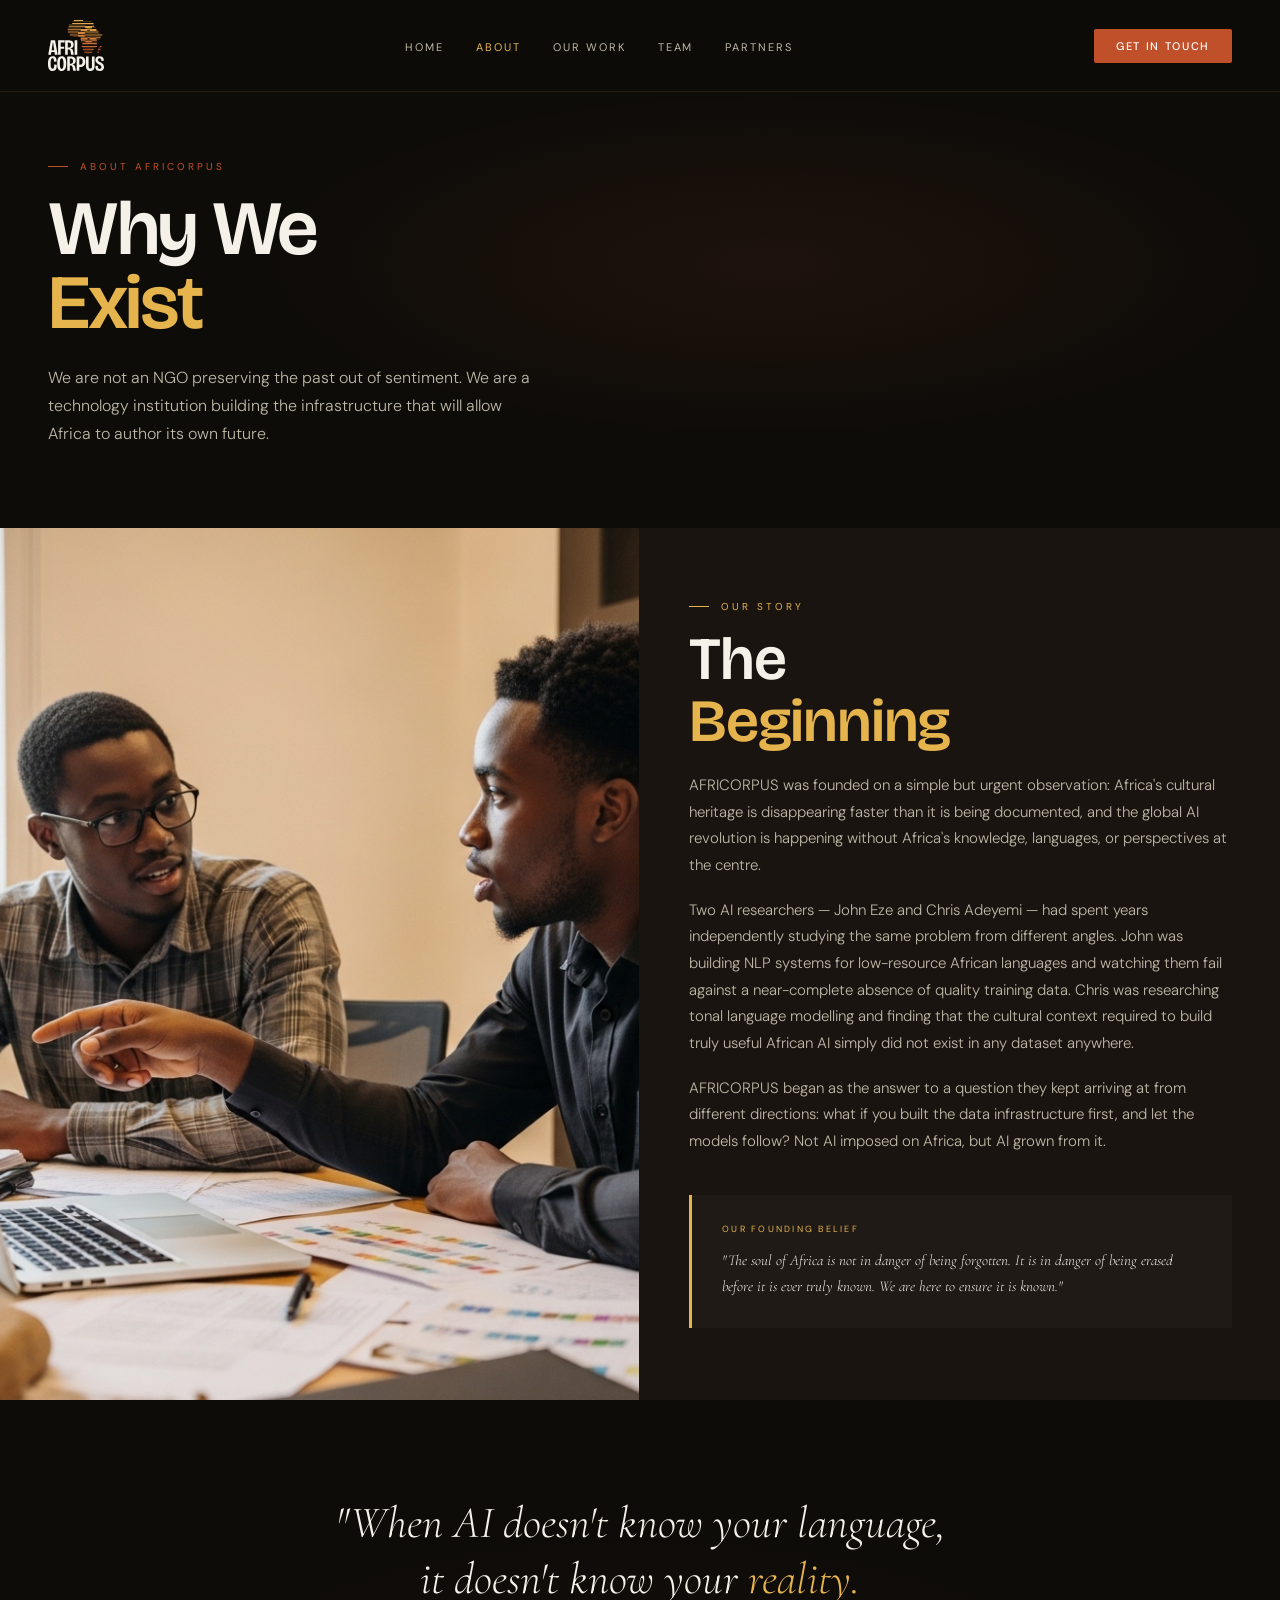
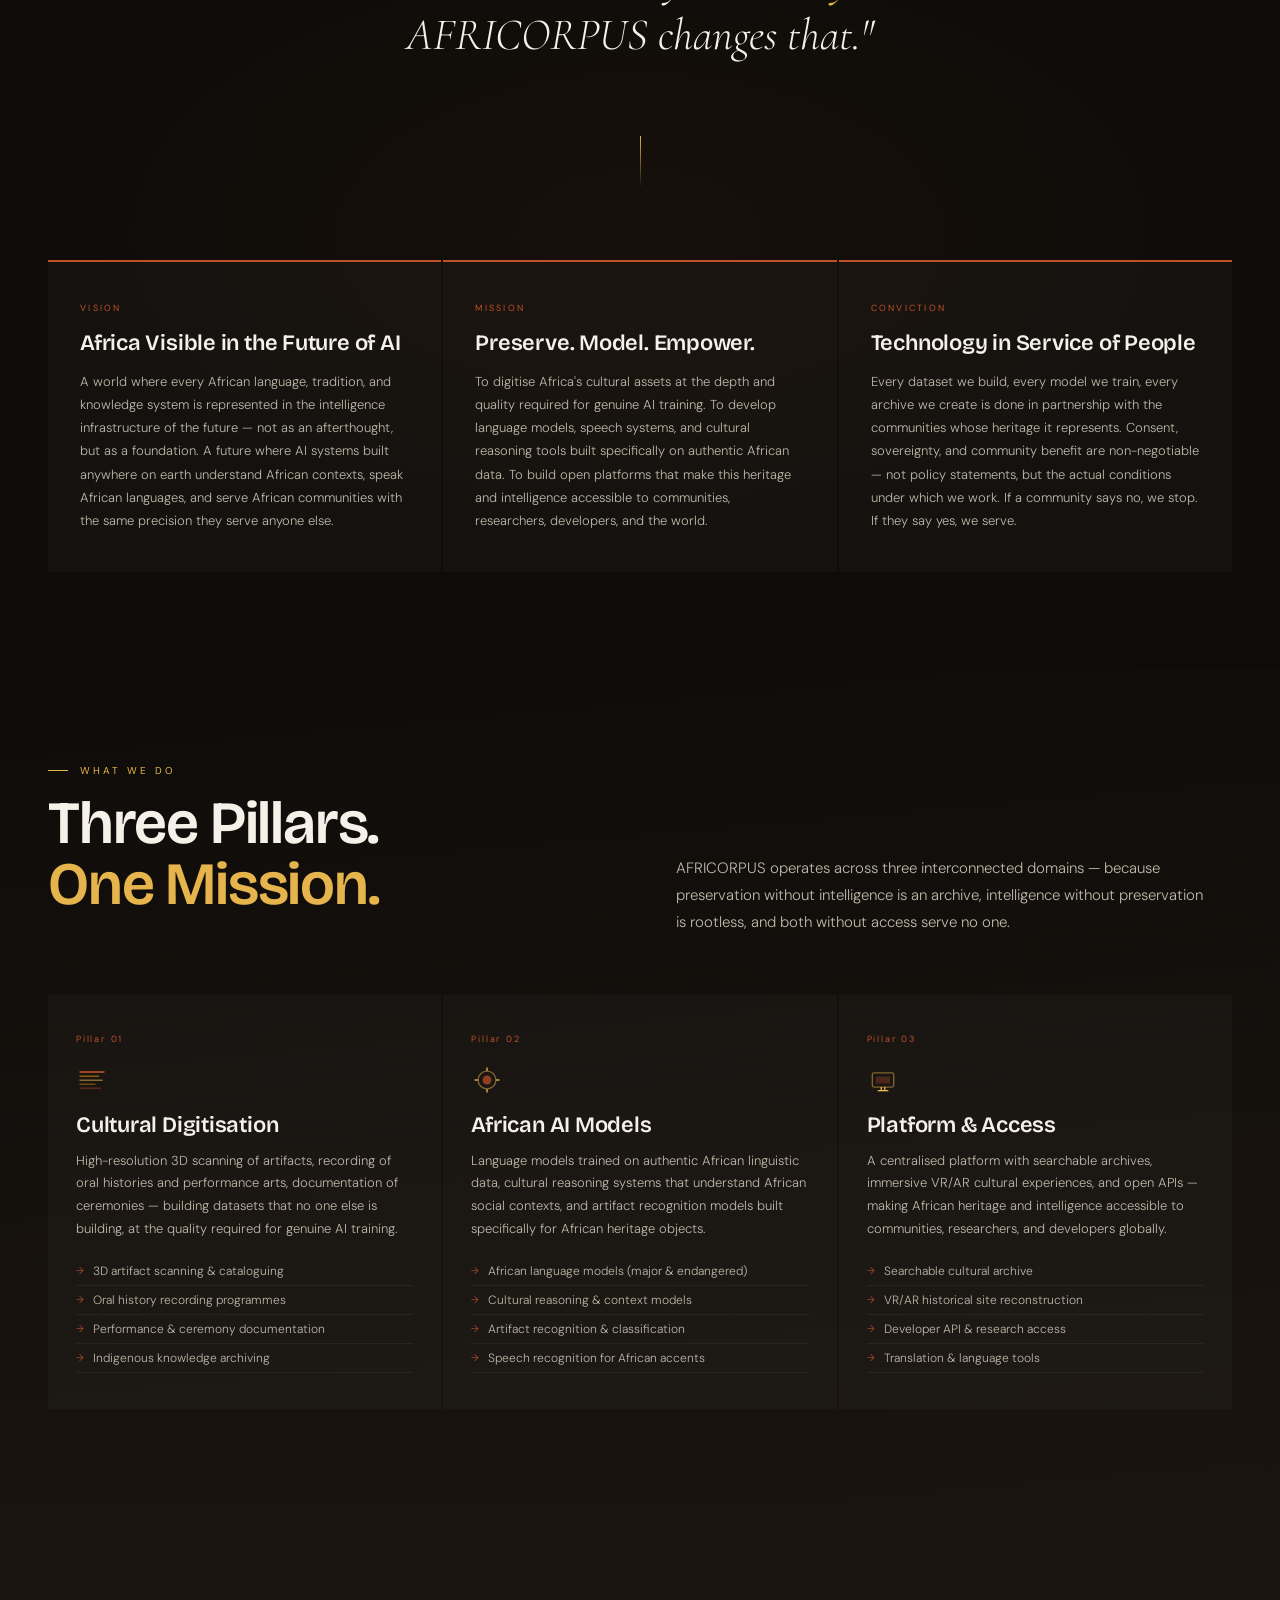
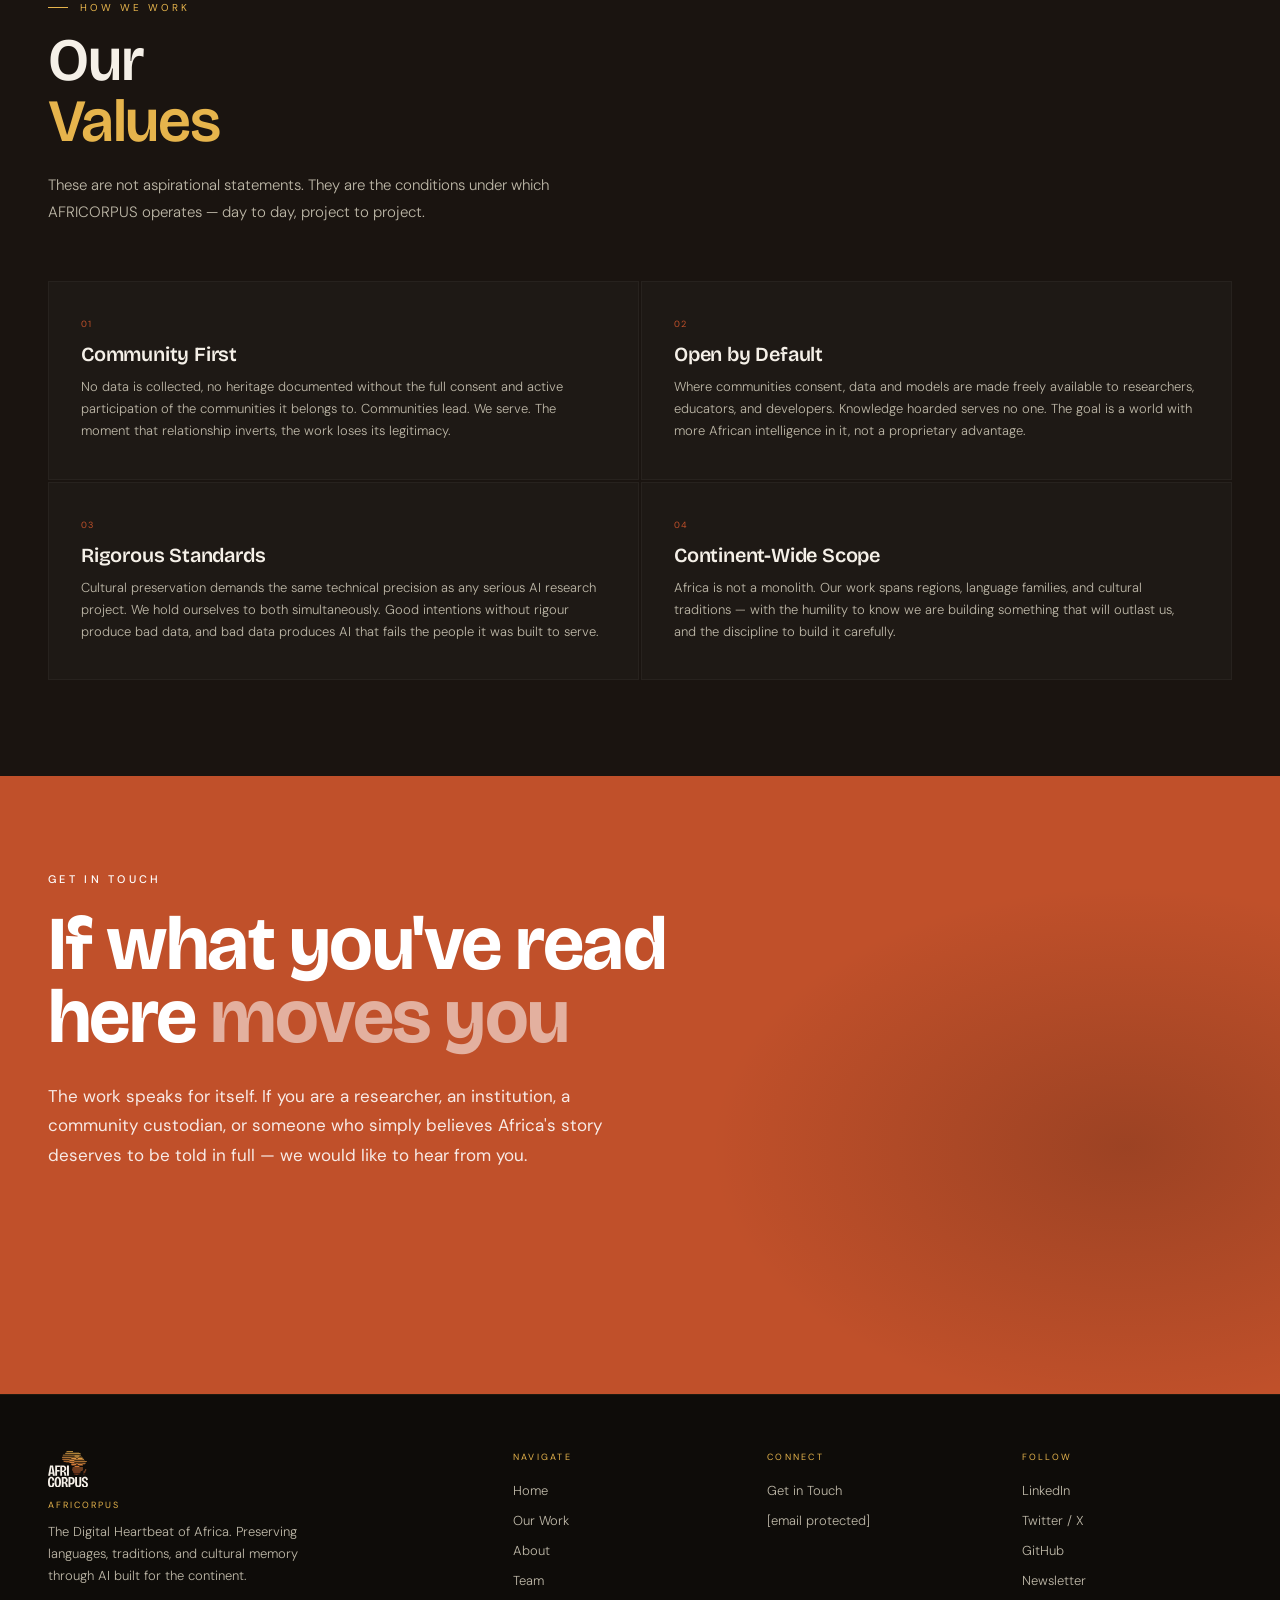
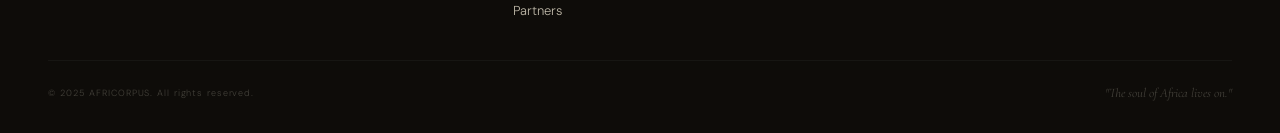
==== about.html @ 661d311d "Add files via upload" ====
<!DOCTYPE html>
<html lang="en">
<head>
<meta charset="UTF-8">
<meta name="viewport" content="width=device-width, initial-scale=1.0">
<title>About — AFRICORPUS</title>
<link href="https://fonts.googleapis.com/css2?family=Bricolage+Grotesque:opsz,wght@12..96,300;12..96,400;12..96,500;12..96,600;12..96,700&family=DM+Sans:wght@300;400;500&family=Cormorant+Garamond:ital,wght@1,300;1,400&display=swap" rel="stylesheet">
<style>
*,*::before,*::after{box-sizing:border-box;margin:0;padding:0}
:root{
  --obsidian:#0E0C09;
  --burnt:#8B3A1A;
  --terra:#C0502A;
  --ember:#D4860B;
  --gold:#E6B44C;
  --sand:#EDD9A3;
  --ash:#BEB8A8;
  --mist:#F5F0E8;
  --forest:#2C4A2E;
  --warm-dark:#1A1410;
  --warm-panel:#221C17;
  --display:'Bricolage Grotesque',sans-serif;
  --sans:'DM Sans',sans-serif;
  --serif:'Cormorant Garamond',serif;
}
html{scroll-behavior:smooth;background:var(--obsidian)}
body{font-family:var(--sans);background:var(--obsidian);color:var(--mist);overflow-x:hidden}
::-webkit-scrollbar{width:3px}
::-webkit-scrollbar-track{background:var(--obsidian)}
::-webkit-scrollbar-thumb{background:var(--terra)}

/* ══ NAV ══ */
nav{
  position:fixed;top:0;left:0;right:0;z-index:100;
  display:flex;align-items:center;justify-content:space-between;
  padding:20px 48px;
  background:rgba(14,12,9,0.92);
  backdrop-filter:blur(16px);
  border-bottom:1px solid rgba(230,180,76,0.1);
}
.nav-logo{text-decoration:none;display:flex;align-items:center}
.nav-logo svg{width:56px;height:auto;display:block}
.nav-links{display:flex;gap:32px;list-style:none}
.nav-links a{
  font-family:var(--sans);font-size:11px;font-weight:400;
  letter-spacing:0.18em;text-transform:uppercase;
  color:var(--ash);text-decoration:none;transition:color .2s;
}
.nav-links a:hover,.nav-links a.active{color:var(--gold)}
.nav-cta{
  font-family:var(--sans);font-size:11px;font-weight:500;
  letter-spacing:0.15em;text-transform:uppercase;
  padding:10px 22px;background:var(--terra);color:#fff;
  border:none;cursor:pointer;border-radius:2px;text-decoration:none;
  transition:background .2s;
}
.nav-cta:hover{background:var(--burnt)}
.nav-mobile-toggle{display:none;background:none;border:none;cursor:pointer;padding:4px}
.hamburger{display:flex;flex-direction:column;gap:5px}
.hamburger span{display:block;width:22px;height:2px;background:var(--mist)}

/* ══ BUTTONS ══ */
.btn-primary{
  font-family:var(--sans);font-size:11px;font-weight:500;
  letter-spacing:0.18em;text-transform:uppercase;
  padding:15px 30px;background:var(--terra);color:#fff;
  border:none;cursor:pointer;border-radius:2px;text-decoration:none;
  transition:background .2s,transform .15s;display:inline-block;
}
.btn-primary:hover{background:var(--burnt);transform:translateY(-1px)}
.btn-ghost{
  font-family:var(--sans);font-size:11px;font-weight:400;
  letter-spacing:0.18em;text-transform:uppercase;
  padding:14px 30px;background:transparent;color:var(--gold);
  border:1px solid rgba(230,180,76,0.35);cursor:pointer;
  border-radius:2px;text-decoration:none;
  transition:border-color .2s,color .2s;display:inline-block;
}
.btn-ghost:hover{border-color:var(--gold);color:var(--mist)}
.btn-dark{
  font-family:var(--sans);font-size:11px;font-weight:500;
  letter-spacing:0.18em;text-transform:uppercase;
  padding:15px 30px;background:var(--obsidian);color:#fff;
  border:1px solid rgba(255,255,255,0.18);
  cursor:pointer;border-radius:2px;text-decoration:none;
  transition:background .2s,border-color .2s;display:inline-block;
}
.btn-dark:hover{background:var(--warm-dark);border-color:rgba(255,255,255,0.3)}

/* ══ SECTIONS ══ */
section{padding:96px 48px}
.section-label{
  font-family:var(--sans);font-size:10px;font-weight:400;
  letter-spacing:0.3em;color:var(--gold);text-transform:uppercase;
  margin-bottom:16px;display:flex;align-items:center;gap:12px;
}
.section-label::before{content:'';width:20px;height:1px;background:var(--gold)}
h2.section-title{
  font-family:var(--display);
  font-size:clamp(34px,5vw,60px);
  font-weight:600;line-height:1.02;letter-spacing:-0.02em;
  color:var(--mist);margin-bottom:20px;
}
h2.section-title em{font-style:normal;color:var(--gold)}
.section-body{
  font-family:var(--sans);font-size:15px;font-weight:300;
  color:var(--ash);line-height:1.78;max-width:540px;
}

/* ══ PAGE HERO BAND (inner pages) ══ */
.page-hero{
  padding:160px 48px 80px;
  background:var(--obsidian);
  position:relative;overflow:hidden;
}
.page-hero::before{
  content:'';position:absolute;inset:0;
  background:radial-gradient(ellipse 60% 50% at 60% 50%,rgba(192,80,42,0.09) 0%,transparent 65%);
  pointer-events:none;
}
.page-hero-content{position:relative;z-index:1;max-width:700px}
.page-hero-label{
  font-family:var(--sans);font-size:10px;font-weight:400;
  letter-spacing:0.3em;color:var(--terra);text-transform:uppercase;
  margin-bottom:20px;display:flex;align-items:center;gap:12px;
}
.page-hero-label::before{content:'';width:20px;height:1px;background:var(--terra)}
h1.page-title{
  font-family:var(--display);
  font-size:clamp(42px,6vw,80px);
  font-weight:600;line-height:0.96;letter-spacing:-0.03em;
  color:var(--mist);margin-bottom:24px;
}
h1.page-title em{font-style:normal;color:var(--gold)}
.page-sub{
  font-family:var(--sans);font-size:16px;font-weight:300;
  color:var(--ash);max-width:500px;line-height:1.75;
}

/* ══ TICKER ══ */
.statement-band{
  background:var(--terra);padding:22px 0;
  overflow:hidden;position:relative;
}
.statement-band::before{content:'';position:absolute;top:0;bottom:0;left:0;width:80px;background:linear-gradient(to right,var(--terra),transparent);z-index:1}
.statement-band::after{content:'';position:absolute;top:0;bottom:0;right:0;width:80px;background:linear-gradient(to left,var(--terra),transparent);z-index:1}
.statement-ticker{display:flex;align-items:center;white-space:nowrap}
.ticker-item{
  font-family:var(--sans);font-size:12px;font-weight:400;
  letter-spacing:0.18em;text-transform:uppercase;
  color:rgba(255,255,255,0.88);padding:0 0 0 36px;
  display:flex;align-items:center;
}
.ticker-item::after{content:'◆';font-size:6px;color:rgba(255,255,255,0.28);margin-left:36px}

/* ══ WORK CARDS (shared) ══ */
.work-grid{display:grid;grid-template-columns:repeat(3,1fr);gap:2px}
.work-card{background:var(--warm-panel);overflow:hidden;transition:background .3s}
.work-card:hover{background:rgba(36,28,20,0.9)}
.work-card-img{width:100%;height:160px;overflow:hidden;background:var(--warm-dark);display:block}
.work-card-img img{width:100%;height:160px;object-fit:cover;display:block}
.work-card-img-fallback{
  width:100%;height:160px;
  background:linear-gradient(135deg,rgba(192,80,42,0.1) 0%,var(--warm-dark) 100%);
  display:flex;align-items:center;justify-content:center;
}
.work-card-img-fallback span{
  font-family:var(--sans);font-size:9px;font-weight:400;
  letter-spacing:0.2em;text-transform:uppercase;
  color:rgba(190,184,168,0.28);
}
.work-card-body{padding:24px 22px}
.work-card-status{
  font-family:var(--sans);font-size:8px;font-weight:400;
  letter-spacing:0.2em;text-transform:uppercase;
  margin-bottom:12px;display:flex;align-items:center;gap:8px;
}
.status-dot{width:6px;height:6px;border-radius:50%;background:var(--gold);animation:pulse 2s ease-in-out infinite}
@keyframes pulse{0%,100%{opacity:0.35}50%{opacity:1}}
.work-card h3{
  font-family:var(--display);font-size:18px;font-weight:600;
  color:var(--mist);margin-bottom:8px;line-height:1.2;letter-spacing:-0.01em;
}
.work-card p{font-family:var(--sans);font-size:12.5px;font-weight:300;color:var(--ash);line-height:1.7;margin-bottom:14px}
.work-card-meta{
  font-family:var(--sans);font-size:9px;font-weight:400;
  letter-spacing:0.13em;color:var(--terra);
  padding-top:12px;border-top:1px solid rgba(255,255,255,0.05);
}
.work-card-tag{
  display:inline-block;padding:3px 8px;
  background:rgba(192,80,42,0.12);color:var(--terra);
  font-family:var(--sans);font-size:8px;font-weight:400;
  letter-spacing:0.12em;border-radius:1px;margin-right:4px;margin-bottom:4px;
}

/* ══ GET INVOLVED ══ */
#involved{background:var(--terra);padding:96px 48px;position:relative;overflow:hidden}
#involved::before{
  content:'';position:absolute;inset:0;
  background:radial-gradient(ellipse 50% 65% at 88% 60%,rgba(14,12,9,0.2) 0%,transparent 65%);
  pointer-events:none;
}
.involved-inner{position:relative;z-index:1;max-width:780px}
.involved-eyebrow{
  font-family:var(--sans);font-size:11px;font-weight:500;
  letter-spacing:0.3em;color:#fff;text-transform:uppercase;
  margin-bottom:22px;opacity:0.75;
}
.involved-title{
  font-family:var(--display);
  font-size:clamp(38px,6vw,76px);
  font-weight:700;line-height:0.96;letter-spacing:-0.02em;
  color:#fff;margin-bottom:28px;
}
.involved-title em{font-style:normal;color:rgba(255,255,255,0.55)}
.involved-body{
  font-family:var(--sans);font-size:17px;font-weight:400;
  color:rgba(255,255,255,0.88);
  line-height:1.75;max-width:560px;margin-bottom:44px;
}
.involved-contact-row{
  display:flex;align-items:center;gap:22px;flex-wrap:wrap;
  padding-top:36px;border-top:1px solid rgba(255,255,255,0.22);
}
.involved-email{font-family:var(--sans);font-size:18px;font-weight:400;color:#fff}
.involved-email a{
  color:#fff;text-decoration:none;
  border-bottom:2px solid rgba(255,255,255,0.4);transition:border-color .2s;
}
.involved-email a:hover{border-color:#fff}

/* ══ FOOTER ══ */
footer{background:var(--obsidian);padding:56px 48px 32px;border-top:1px solid rgba(230,180,76,0.08)}
.footer-top{display:grid;grid-template-columns:2fr 1fr 1fr 1fr;gap:44px;margin-bottom:40px}
.footer-logo{width:40px;height:auto;margin-bottom:12px;display:block}
.footer-brand-name{
  font-family:var(--sans);font-size:9px;font-weight:400;
  letter-spacing:0.22em;color:var(--gold);text-transform:uppercase;margin-bottom:10px;
}
.footer-brand-block p{
  font-family:var(--sans);font-size:13px;font-weight:300;
  color:var(--ash);line-height:1.68;max-width:250px;
}
.footer-col h4{
  font-family:var(--sans);font-size:9px;font-weight:400;
  letter-spacing:0.25em;color:var(--gold);text-transform:uppercase;margin-bottom:16px;
}
.footer-col ul{list-style:none;display:flex;flex-direction:column;gap:9px}
.footer-col a{
  font-family:var(--sans);font-size:13px;font-weight:300;
  color:var(--ash);text-decoration:none;transition:color .2s;
}
.footer-col a:hover{color:var(--mist)}
.footer-bottom{
  display:flex;align-items:center;justify-content:space-between;
  padding-top:24px;border-top:1px solid rgba(255,255,255,0.04);
  flex-wrap:wrap;gap:12px;
}
.footer-copy{font-family:var(--sans);font-size:9px;font-weight:300;letter-spacing:0.1em;color:rgba(190,184,168,0.3)}
.footer-tagline{font-family:var(--serif);font-size:13px;font-style:italic;color:rgba(190,184,168,0.3)}

/* ══ ANIMATIONS ══ */
.fade-up{opacity:1;transform:translateY(0)}
.fade-up.animate{opacity:0;transform:translateY(24px);transition:opacity .7s ease,transform .7s ease}
.fade-up.animate.visible{opacity:1;transform:translateY(0)}

/* ══ RESPONSIVE ══ */
@media(max-width:960px){
  nav{padding:18px 22px}
  .nav-links,.nav-cta{display:none}
  .nav-mobile-toggle{display:block}
  section{padding:64px 22px}
  .page-hero{padding:120px 22px 60px}
  #involved{padding:64px 22px}
  footer{padding:44px 22px 28px}
  .work-grid,.footer-top{grid-template-columns:1fr 1fr}
  .involved-contact-row{flex-direction:column;align-items:flex-start}
}
@media(max-width:480px){
  .footer-top{grid-template-columns:1fr}
}

/* ══ PAGE-SPECIFIC STYLES ══ */

/* ══ STORY ══ */
#story{background:var(--warm-dark)}
.story-grid{display:grid;grid-template-columns:1fr 1fr;gap:2px;align-items:stretch}
.story-img{width:100%;min-height:560px;overflow:hidden;display:block}
.story-img img{width:100%;height:100%;object-fit:cover;display:block;min-height:560px}
.story-img-fallback{
  width:100%;min-height:560px;
  background:linear-gradient(135deg,var(--warm-panel) 0%,rgba(192,80,42,0.06) 100%);
  display:flex;flex-direction:column;align-items:center;justify-content:center;gap:12px;
}
.story-img-fallback .fallback-label{font-family:var(--sans);font-size:11px;font-weight:400;letter-spacing:0.25em;text-transform:uppercase;color:rgba(190,184,168,0.28)}
.story-img-fallback .fallback-hint{font-family:var(--sans);font-size:12px;font-weight:300;color:rgba(190,184,168,0.18);max-width:260px;text-align:center;line-height:1.6}
.story-text{padding:72px 48px}
.story-quote{
  margin-top:40px;padding:28px 30px;
  background:rgba(255,255,255,0.022);border-left:3px solid var(--gold);
}
.story-quote-label{font-family:var(--sans);font-size:9px;font-weight:400;letter-spacing:0.25em;color:var(--gold);text-transform:uppercase;margin-bottom:12px}
.story-quote p{font-family:var(--serif);font-size:15px;font-weight:300;color:var(--mist);line-height:1.78;font-style:italic}

/* ══ VISION MISSION CONVICTION ══ */
#vmc{background:var(--obsidian);position:relative;overflow:hidden}
#vmc::before{
  content:'';position:absolute;inset:0;
  background:radial-gradient(ellipse 65% 50% at 50% 50%,rgba(192,80,42,0.05) 0%,transparent 70%);
  pointer-events:none;
}
.vmc-quote{
  font-family:var(--serif);
  font-size:clamp(24px,3.5vw,46px);
  font-weight:300;line-height:1.25;font-style:italic;
  color:var(--mist);text-align:center;
  max-width:800px;margin:0 auto 72px;
}
.vmc-quote em{color:var(--gold)}
.vmc-divider{width:1px;height:52px;background:linear-gradient(to bottom,var(--gold),transparent);margin:0 auto 72px}
.vmc-grid{display:grid;grid-template-columns:repeat(3,1fr);gap:2px}
.vmc-card{
  padding:40px 32px;
  background:rgba(255,255,255,0.022);
  border-top:2px solid var(--terra);
}
.vmc-label{font-family:var(--sans);font-size:9px;font-weight:400;letter-spacing:0.25em;color:var(--terra);text-transform:uppercase;margin-bottom:16px}
.vmc-card h3{font-family:var(--display);font-size:22px;font-weight:600;color:var(--mist);margin-bottom:14px;letter-spacing:-0.01em}
.vmc-card p{font-family:var(--sans);font-size:13px;font-weight:300;color:var(--ash);line-height:1.78}

/* ══ WHAT WE DO ══ */
#what-we-do{background:linear-gradient(175deg,var(--obsidian) 0%,var(--warm-dark) 100%)}
.what-intro{display:grid;grid-template-columns:1fr 1fr;gap:72px;margin-bottom:60px;align-items:end}
.pillars{display:grid;grid-template-columns:repeat(3,1fr);gap:2px}
.pillar{
  background:rgba(255,255,255,0.022);padding:36px 28px;
  border-top:2px solid transparent;
  transition:border-color .3s,background .3s;
  position:relative;overflow:hidden;
}
.pillar::before{content:'';position:absolute;inset:0;background:linear-gradient(135deg,rgba(192,80,42,0.05) 0%,transparent 60%);opacity:0;transition:opacity .3s;pointer-events:none}
.pillar:hover{border-top-color:var(--terra);background:rgba(255,255,255,0.038)}
.pillar:hover::before{opacity:1}
.pillar-num{font-family:var(--sans);font-size:9px;font-weight:400;letter-spacing:0.2em;color:var(--terra);margin-bottom:18px}
.pillar-icon{width:34px;height:34px;margin-bottom:16px;display:flex;align-items:center}
.pillar h3{font-family:var(--display);font-size:22px;font-weight:600;color:var(--mist);margin-bottom:12px;line-height:1.1;letter-spacing:-0.01em}
.pillar p{font-family:var(--sans);font-size:13px;font-weight:300;color:var(--ash);line-height:1.75}
.pillar-list{list-style:none;margin-top:16px}
.pillar-list li{font-family:var(--sans);font-size:12px;font-weight:300;color:var(--ash);padding:6px 0;border-bottom:1px solid rgba(255,255,255,0.05);display:flex;align-items:center;gap:9px}
.pillar-list li::before{content:'→';color:var(--terra);font-size:10px}

/* ══ VALUES ══ */
#values{background:var(--warm-dark)}
.values-intro{max-width:580px;margin-bottom:56px}
.values-grid{display:grid;grid-template-columns:repeat(2,1fr);gap:2px}
.value-card{
  padding:36px 32px;background:rgba(255,255,255,0.02);
  border:1px solid rgba(255,255,255,0.04);
  transition:border-color .2s;
}
.value-card:hover{border-color:rgba(230,180,76,0.14)}
.value-num{font-family:var(--sans);font-size:9px;font-weight:400;color:var(--terra);letter-spacing:0.1em;margin-bottom:12px}
.value-card h3{font-family:var(--display);font-size:20px;font-weight:600;color:var(--mist);margin-bottom:10px;letter-spacing:-0.01em}
.value-card p{font-family:var(--sans);font-size:13px;font-weight:300;color:var(--ash);line-height:1.7}

/* ══ RESPONSIVE ══ */
@media(max-width:960px){
  .story-grid,.what-intro{grid-template-columns:1fr;gap:0}
  .story-img,.story-img img{min-height:280px}
  .story-img-fallback{min-height:280px}
  .story-text{padding:40px 22px}
  .vmc-grid,.pillars,.values-grid{grid-template-columns:1fr}
}

</style>
</head>
<body>

<!-- NAV -->
<nav id="navbar">
  <a href="index.html" class="nav-logo">
    <svg viewBox="0 0 37.37 34.04" xmlns="http://www.w3.org/2000/svg" aria-label="AFRICORPUS" style="width:56px;height:auto;display:block">
      <defs>
        <linearGradient id="lg" gradientUnits="userSpaceOnUse" x1="22.09" y1="22.23" x2="27.28" y2="0.29">
          <stop offset="0" style="stop-color:#C0502A"/>
          <stop offset="0.529412" style="stop-color:#D3823B"/>
          <stop offset="1" style="stop-color:#E6B44C"/>
        </linearGradient>
      </defs>
      <path fill="url(#lg)" fill-rule="nonzero" d="M17.31 0l6.06 0 0 0.65 -6.08 0 0 -0.65 0.02 0zm16.56 18.46l1.65 0 0 0.21 -1.67 0 0 -0.21 0.02 0zm-0.78 1.92l1.46 0 0 0.18 -1.48 0 0 -0.18 0.02 0zm-7.35 1.92l2.13 0 0 0.21 -2.15 0 0 -0.21 0.02 0zm-1.88 -1.92l6.15 0 0 0.21 -6.17 0 0 -0.21 0.02 0zm-0.91 -1.92l8.82 0 0 0.21 -8.84 0 0 -0.21 0.02 0zm-0.32 -1.92l10.06 0 0 0.21 -10.08 0 0 -0.21 0.02 0zm-0.05 -1.92l2.28 0 0 -0.5 -2.85 0 0 -0.65 0.02 0 2.87 0 0 0.21 4.37 0 0 -0.21 0.02 0 3.3 0 0 0.65 -3.28 0 0 0.5 3.53 0 0 0.21 -3.53 0 0 0.23 -4.46 0 0 -0.23 -2.3 0 0 -0.21 0.02 0zm-0.96 -1.92l0.23 0 0 -0.5 -0.04 0 0 -0.65 0.02 0 0.06 0 0 0.21 4.37 0 0 -0.21 0.02 0 1.63 0 0 0.21 4.37 0 0 -0.21 0.02 0 2.73 0 0 0.65 -2.71 0 0 0.5 2.07 0 0 0.21 -2.07 0 0 0.22 -4.46 0 0 -0.22 -1.56 0 0 0.22 -4.46 0 0 -0.22 -0.25 0 0 -0.21 0.02 0zm4.68 0l1.56 0 0 -0.5 -1.56 0 0 0.5zm-9.75 -1.92l3.55 0 0 -0.5 -5.5 0 0 -0.65 0.02 0 5.52 0 0 0.21 4.37 0 0 -0.21 0.02 0 11.71 0 0 0.65 -11.69 0 0 0.5 10.74 0 0 0.21 -10.74 0 0 0.22 -4.46 0 0 -0.22 -3.57 0 0 -0.21 0.02 0zm-2.24 -1.92l5.79 0 0 -0.5 -6.82 0 0 -0.65 0.02 0 6.84 0 0 0.21 4.37 0 0 -0.21 0.02 0 9.17 0 0 0.65 -9.15 0 0 0.5 9.94 0 0 0.21 -9.94 0 0 0.22 -4.46 0 0 -0.22 -5.81 0 0 -0.21 0.02 0zm-0.85 -1.92l8.38 0 0 -0.5 -8.72 0 0 -0.65 0.02 0 8.74 0 0 0.21 4.37 0 0 -0.21 0.02 0 1.63 0 0 0.21 4.41 0 0 0.95 1.05 0 0 0.21 -1.05 0 0 0.22 -4.46 0 0 -0.22 -1.56 0 0 0.22 -4.46 0 0 -0.22 -8.41 0 0 -0.21 0.02 0zm12.84 0l1.56 0 0 -0.5 -1.56 0 0 0.5zm-12.79 -1.92l11.34 0 0 -0.51 -11.02 0 0 -0.65 0.02 0 11.04 0 0 0.21 4.37 0 0 -0.21 0.02 0 1.48 0 0 0.65 -1.46 0 0 0.51 2.41 0 0 0.21 -2.41 0 0 0.22 -4.46 0 0 -0.22 -11.36 0 0 -0.21 0.02 0zm0.48 -1.92l16.66 0 0 0.21 -16.68 0 0 -0.21 0.02 0zm2.56 -1.92l12.5 0 0 0.21 -12.53 0 0 -0.21 0.02 0zm19.17 16.81l-1.14 0 0 -0.65 1.16 0 0 0.65 -0.02 0zm-0.61 1.92l-1.85 0 0 -0.65 1.87 0 0 0.65 -0.02 0zm-1.06 1.92l-1.09 0 0 -0.65 1.11 0 0 0.65 -0.02 0zm-9.83 -0.65l5.32 0 0 0.65 -5.34 0 0 -0.65 0.02 0zm-0.88 -1.92l7.22 0 0 0.65 -7.24 0 0 -0.65 0.02 0zm-0.86 -1.92l10.21 0 0 0.65 -10.23 0 0 -0.65 0.02 0zm0.51 -1.92l9.61 0 0 0.65 -9.63 0 0 -0.65 0.02 0zm-6.9 -13.47l14.28 0 0 0.65 -14.3 0 0 -0.65 0.02 0z"/>
      <path fill="#F5F0E8" fill-rule="nonzero" d="M0.14 23.13l1.78 -9.54 2.79 0 1.76 9.54 -1.89 0 -1.19 -8.12 -0.2 0 -1.21 8.12 -1.84 0zm1.46 -1.81l0 -1.2 3.51 0 0 1.2 -3.51 0zM6.73 23.13l0 -9.54 1.75 0 0 9.54 -1.75 0zm0.74 -3.9l0 -1.39 3.35 0 0 1.39 -3.35 0zm0 -4.21l0 -1.43 3.67 0 0 1.43 -3.67 0zM11.44 23.13l0 -9.54 2.56 0c0.23,0 0.49,0.02 0.77,0.07 0.28,0.04 0.56,0.13 0.83,0.25 0.27,0.12 0.53,0.29 0.75,0.5 0.23,0.21 0.41,0.48 0.54,0.81 0.13,0.33 0.2,0.73 0.2,1.21 0,0.3 -0.03,0.58 -0.1,0.85 -0.07,0.26 -0.18,0.51 -0.33,0.72 -0.15,0.22 -0.35,0.4 -0.61,0.56 -0.26,0.15 -0.58,0.27 -0.97,0.35l0 0.14c0.4,0.05 0.72,0.16 0.94,0.34 0.22,0.18 0.39,0.41 0.51,0.71 0.12,0.29 0.22,0.64 0.31,1.05l0.43 1.99 -1.84 0 -0.33 -1.82c-0.05,-0.31 -0.11,-0.59 -0.2,-0.83 -0.08,-0.25 -0.2,-0.44 -0.37,-0.59 -0.16,-0.14 -0.4,-0.22 -0.72,-0.22l-0.64 0 0 3.45 -1.75 0zm1.75 -4.7l0.55 0c0.55,0 0.95,-0.14 1.21,-0.43 0.26,-0.28 0.38,-0.74 0.38,-1.37 0,-0.55 -0.12,-0.96 -0.35,-1.22 -0.23,-0.26 -0.61,-0.4 -1.13,-0.4l-0.66 0 0 3.41zM17.77 23.13l0 -9.54 1.78 0 0 9.54 -1.78 0zM3.06 34.04c-0.58,0 -1.06,-0.11 -1.46,-0.34 -0.4,-0.23 -0.71,-0.55 -0.95,-0.98 -0.24,-0.42 -0.4,-0.93 -0.51,-1.52 -0.1,-0.59 -0.15,-1.26 -0.15,-2 0,-0.77 0.05,-1.47 0.16,-2.09 0.11,-0.62 0.28,-1.15 0.53,-1.6 0.25,-0.44 0.57,-0.78 0.97,-1.01 0.4,-0.23 0.88,-0.35 1.44,-0.35 0.51,0 0.94,0.09 1.29,0.27 0.35,0.18 0.63,0.43 0.83,0.75 0.2,0.32 0.34,0.7 0.41,1.12 0.07,0.42 0.09,0.88 0.05,1.36l-1.65 0.17c0.04,-0.52 0.02,-0.95 -0.06,-1.29 -0.08,-0.34 -0.2,-0.59 -0.37,-0.75 -0.17,-0.16 -0.36,-0.25 -0.57,-0.25 -0.21,0 -0.4,0.07 -0.56,0.22 -0.16,0.15 -0.29,0.37 -0.4,0.66 -0.11,0.29 -0.19,0.66 -0.24,1.11 -0.05,0.44 -0.08,0.96 -0.08,1.55 0,0.88 0.06,1.57 0.17,2.09 0.11,0.52 0.26,0.88 0.46,1.11 0.19,0.22 0.41,0.33 0.65,0.33 0.29,0 0.52,-0.13 0.7,-0.38 0.18,-0.26 0.3,-0.6 0.36,-1.03 0.06,-0.43 0.07,-0.92 0.02,-1.45l1.68 0.2c0.05,0.57 0.04,1.1 -0.01,1.59 -0.06,0.49 -0.19,0.92 -0.4,1.3 -0.21,0.38 -0.5,0.67 -0.87,0.88 -0.38,0.21 -0.86,0.32 -1.45,0.32zM9.09 34.04c-0.55,0 -1.01,-0.11 -1.39,-0.34 -0.38,-0.23 -0.69,-0.55 -0.92,-0.98 -0.23,-0.42 -0.4,-0.94 -0.51,-1.55 -0.11,-0.61 -0.16,-1.3 -0.16,-2.07 0,-1.12 0.1,-2.04 0.31,-2.77 0.21,-0.73 0.53,-1.28 0.98,-1.64 0.44,-0.36 1.01,-0.54 1.69,-0.54 0.54,0 1,0.1 1.39,0.31 0.39,0.21 0.7,0.52 0.95,0.93 0.25,0.41 0.43,0.93 0.55,1.55 0.12,0.62 0.18,1.33 0.18,2.14 0,0.79 -0.06,1.49 -0.18,2.11 -0.12,0.62 -0.3,1.14 -0.54,1.56 -0.24,0.42 -0.56,0.75 -0.95,0.97 -0.39,0.22 -0.86,0.33 -1.39,0.33zm0.01 -1.4c0.25,0 0.47,-0.12 0.66,-0.37 0.19,-0.25 0.33,-0.63 0.44,-1.14 0.11,-0.52 0.16,-1.18 0.16,-2 0,-0.8 -0.05,-1.46 -0.16,-1.99 -0.11,-0.53 -0.25,-0.93 -0.44,-1.2 -0.19,-0.27 -0.42,-0.4 -0.69,-0.4 -0.23,0 -0.44,0.12 -0.61,0.36 -0.18,0.24 -0.32,0.62 -0.42,1.13 -0.1,0.52 -0.15,1.19 -0.15,2.02 0,0.65 0.03,1.19 0.09,1.65 0.06,0.45 0.14,0.82 0.25,1.11 0.11,0.29 0.23,0.5 0.38,0.64 0.15,0.13 0.32,0.2 0.5,0.2zM12.82 33.85l0 -9.54 2.56 0c0.23,0 0.49,0.02 0.77,0.07 0.28,0.04 0.56,0.13 0.83,0.25 0.27,0.12 0.53,0.29 0.75,0.5 0.23,0.21 0.41,0.48 0.54,0.81 0.13,0.33 0.2,0.73 0.2,1.21 0,0.3 -0.03,0.58 -0.1,0.85 -0.07,0.26 -0.18,0.51 -0.33,0.72 -0.15,0.22 -0.35,0.4 -0.61,0.56 -0.26,0.15 -0.58,0.27 -0.97,0.35l0 0.14c0.4,0.05 0.72,0.16 0.94,0.34 0.22,0.18 0.39,0.41 0.51,0.71 0.12,0.29 0.22,0.64 0.31,1.05l0.43 1.99 -1.84 0 -0.33 -1.82c-0.05,-0.31 -0.11,-0.59 -0.2,-0.83 -0.08,-0.25 -0.2,-0.44 -0.37,-0.59 -0.16,-0.14 -0.4,-0.22 -0.72,-0.22l-0.64 0 0 3.45 -1.75 0zm1.75 -4.7l0.55 0c0.55,0 0.95,-0.14 1.21,-0.43 0.26,-0.28 0.38,-0.74 0.38,-1.37 0,-0.55 -0.12,-0.96 -0.35,-1.22 -0.23,-0.26 -0.61,-0.4 -1.13,-0.4l-0.66 0 0 3.41zM20.34 31.34l0 -1.45 1.08 0c0.57,0 0.99,-0.17 1.28,-0.52 0.28,-0.35 0.43,-0.88 0.43,-1.59 0,-0.69 -0.13,-1.21 -0.39,-1.54 -0.26,-0.33 -0.66,-0.5 -1.21,-0.5l-1.19 0 0 -1.43 1.39 0c0.38,0 0.75,0.06 1.13,0.17 0.38,0.12 0.73,0.31 1.05,0.58 0.32,0.27 0.57,0.63 0.77,1.07 0.19,0.44 0.29,1 0.29,1.66 0,0.82 -0.16,1.49 -0.47,2.01 -0.31,0.52 -0.75,0.91 -1.32,1.16 -0.56,0.25 -1.22,0.38 -1.96,0.38l-0.88 0zm-1.19 2.51l0 -9.54 1.75 0 0 9.54 -1.75 0zM28.26 34.04c-0.48,0 -0.89,-0.07 -1.23,-0.21 -0.34,-0.14 -0.62,-0.32 -0.84,-0.55 -0.22,-0.23 -0.39,-0.48 -0.51,-0.76 -0.12,-0.28 -0.21,-0.56 -0.26,-0.85 -0.05,-0.28 -0.08,-0.55 -0.08,-0.79l0 -6.58 1.76 0 0 6.6c0,0.38 0.04,0.68 0.13,0.91 0.09,0.23 0.21,0.4 0.38,0.49 0.17,0.1 0.38,0.14 0.63,0.14 0.23,0 0.43,-0.05 0.59,-0.14 0.16,-0.1 0.29,-0.26 0.37,-0.48 0.08,-0.23 0.12,-0.53 0.12,-0.92l0 -6.6 1.76 0 0 6.58c0,1.06 -0.25,1.85 -0.74,2.37 -0.5,0.52 -1.19,0.78 -2.09,0.78zM34.53 34.04c-0.64,0 -1.16,-0.1 -1.56,-0.29 -0.4,-0.19 -0.71,-0.45 -0.92,-0.77 -0.21,-0.32 -0.34,-0.68 -0.39,-1.07 -0.05,-0.39 -0.03,-0.78 0.04,-1.16l1.6 -0.17c-0.05,0.39 -0.04,0.74 0.02,1.06 0.06,0.32 0.19,0.57 0.39,0.77 0.2,0.19 0.47,0.29 0.83,0.29 0.18,0 0.36,-0.03 0.52,-0.1 0.16,-0.07 0.3,-0.19 0.4,-0.35 0.11,-0.17 0.16,-0.4 0.16,-0.7 0,-0.35 -0.07,-0.63 -0.22,-0.86 -0.14,-0.23 -0.35,-0.44 -0.61,-0.63 -0.26,-0.19 -0.58,-0.39 -0.93,-0.59 -0.29,-0.15 -0.57,-0.32 -0.83,-0.5 -0.27,-0.18 -0.5,-0.38 -0.72,-0.59 -0.21,-0.22 -0.38,-0.47 -0.5,-0.76 -0.12,-0.29 -0.18,-0.62 -0.18,-1 0,-0.48 0.1,-0.91 0.3,-1.27 0.2,-0.37 0.51,-0.65 0.93,-0.86 0.42,-0.21 0.94,-0.31 1.55,-0.31 0.7,0 1.27,0.13 1.7,0.39 0.43,0.26 0.73,0.62 0.91,1.08 0.18,0.46 0.24,0.97 0.2,1.54l-1.62 0.19c0.04,-0.26 0.04,-0.5 0,-0.72 -0.04,-0.22 -0.11,-0.41 -0.22,-0.58 -0.11,-0.16 -0.24,-0.29 -0.41,-0.38 -0.17,-0.09 -0.36,-0.14 -0.57,-0.14 -0.22,0 -0.41,0.04 -0.57,0.13 -0.16,0.09 -0.28,0.21 -0.36,0.36 -0.08,0.15 -0.12,0.33 -0.12,0.53 0,0.29 0.08,0.53 0.23,0.74 0.15,0.2 0.35,0.38 0.59,0.52 0.24,0.14 0.47,0.28 0.72,0.42 0.3,0.15 0.59,0.33 0.88,0.52 0.29,0.19 0.55,0.41 0.79,0.66 0.24,0.25 0.43,0.54 0.58,0.88 0.14,0.34 0.22,0.73 0.22,1.17 0,0.46 -0.09,0.89 -0.27,1.28 -0.18,0.39 -0.47,0.7 -0.89,0.94 -0.41,0.24 -0.97,0.35 -1.68,0.35z"/>
    </svg>
  </a>
  <ul class="nav-links">
    <li><a href="index.html">Home</a></li>
    <li><a href="about.html" class="active">About</a></li>
    <li><a href="work.html">Our Work</a></li>
    <li><a href="team.html">Team</a></li>
    <li><a href="partners.html">Partners</a></li>
  </ul>
  <a href="index.html#involved" class="nav-cta">Get in Touch</a>
  <button class="nav-mobile-toggle" aria-label="Menu">
    <div class="hamburger"><span></span><span></span><span></span></div>
  </button>
</nav>

<!-- PAGE HERO -->
<div class="page-hero">
  <div class="page-hero-content">
    <div class="page-hero-label">About AFRICORPUS</div>
    <h1 class="page-title">Why We<br><em>Exist</em></h1>
    <p class="page-sub">We are not an NGO preserving the past out of sentiment. We are a technology institution building the infrastructure that will allow Africa to author its own future.</p>
  </div>
</div>

<!-- OUR STORY -->
<section id="story" style="padding:0">
  <div class="story-grid">
    <div class="story-img">
      <img src="images/about-photo.jpg"
           alt="AFRICORPUS — Founders and field work"
           onerror="this.parentElement.innerHTML='<div class=\'story-img-fallback\'><div class=\'fallback-icon\'><svg width=\'22\' height=\'22\' viewBox=\'0 0 24 24\' fill=\'none\' stroke=\'#E6B44C\' stroke-width=\'1.5\'><rect x=\'3\' y=\'3\' width=\'18\' height=\'18\' rx=\'2\'/><circle cx=\'8.5\' cy=\'8.5\' r=\'1.5\'/><polyline points=\'21,15 16,10 5,21\'/></svg></div><div class=\'fallback-label\'>About / Field Photo</div><div class=\'fallback-hint\'>Add images/about-photo.jpg beside this HTML file</div></div>'">
    </div>
    <div class="story-text">
      <div class="section-label">Our Story</div>
      <h2 class="section-title">The<br><em>Beginning</em></h2>
      <p class="section-body">AFRICORPUS was founded on a simple but urgent observation: Africa's cultural heritage is disappearing faster than it is being documented, and the global AI revolution is happening without Africa's knowledge, languages, or perspectives at the centre.</p>
      <p class="section-body" style="margin-top:18px">Two AI researchers — John Eze and Chris Adeyemi — had spent years independently studying the same problem from different angles. John was building NLP systems for low-resource African languages and watching them fail against a near-complete absence of quality training data. Chris was researching tonal language modelling and finding that the cultural context required to build truly useful African AI simply did not exist in any dataset anywhere.</p>
      <p class="section-body" style="margin-top:18px">AFRICORPUS began as the answer to a question they kept arriving at from different directions: what if you built the data infrastructure first, and let the models follow? Not AI imposed on Africa, but AI grown from it.</p>
      <div class="story-quote">
        <div class="story-quote-label">Our Founding Belief</div>
        <p>"The soul of Africa is not in danger of being forgotten. It is in danger of being erased before it is ever truly known. We are here to ensure it is known."</p>
      </div>
    </div>
  </div>
</section>

<!-- VISION MISSION CONVICTION -->
<section id="vmc">
  <div class="vmc-quote fade-up">
    "When AI doesn't know your language,<br>
    it doesn't know your <em>reality.</em><br>
    AFRICORPUS changes that."
  </div>
  <div class="vmc-divider"></div>
  <div class="vmc-grid">
    <div class="vmc-card fade-up">
      <div class="vmc-label">Vision</div>
      <h3>Africa Visible in the Future of AI</h3>
      <p>A world where every African language, tradition, and knowledge system is represented in the intelligence infrastructure of the future — not as an afterthought, but as a foundation. A future where AI systems built anywhere on earth understand African contexts, speak African languages, and serve African communities with the same precision they serve anyone else.</p>
    </div>
    <div class="vmc-card fade-up">
      <div class="vmc-label">Mission</div>
      <h3>Preserve. Model. Empower.</h3>
      <p>To digitise Africa's cultural assets at the depth and quality required for genuine AI training. To develop language models, speech systems, and cultural reasoning tools built specifically on authentic African data. To build open platforms that make this heritage and intelligence accessible to communities, researchers, developers, and the world.</p>
    </div>
    <div class="vmc-card fade-up">
      <div class="vmc-label">Conviction</div>
      <h3>Technology in Service of People</h3>
      <p>Every dataset we build, every model we train, every archive we create is done in partnership with the communities whose heritage it represents. Consent, sovereignty, and community benefit are non-negotiable — not policy statements, but the actual conditions under which we work. If a community says no, we stop. If they say yes, we serve.</p>
    </div>
  </div>
</section>

<!-- WHAT WE DO -->
<section id="what-we-do">
  <div class="what-intro">
    <div class="fade-up">
      <div class="section-label">What We Do</div>
      <h2 class="section-title">Three Pillars.<br><em>One Mission.</em></h2>
    </div>
    <div class="fade-up">
      <p class="section-body">AFRICORPUS operates across three interconnected domains — because preservation without intelligence is an archive, intelligence without preservation is rootless, and both without access serve no one.</p>
    </div>
  </div>
  <div class="pillars">
    <div class="pillar fade-up">
      <div class="pillar-num">Pillar 01</div>
      <div class="pillar-icon"><svg width="32" height="32" viewBox="0 0 36 36" fill="none"><rect x="4" y="8" width="28" height="2" fill="#C0502A" opacity="0.9"/><rect x="4" y="13" width="22" height="1.5" fill="#D4860B" opacity="0.7"/><rect x="4" y="17.5" width="26" height="1.5" fill="#E6B44C" opacity="0.6"/><rect x="4" y="22" width="18" height="1.5" fill="#D4860B" opacity="0.5"/><rect x="4" y="26.5" width="24" height="1.5" fill="#C0502A" opacity="0.4"/></svg></div>
      <h3>Cultural Digitisation</h3>
      <p>High-resolution 3D scanning of artifacts, recording of oral histories and performance arts, documentation of ceremonies — building datasets that no one else is building, at the quality required for genuine AI training.</p>
      <ul class="pillar-list">
        <li>3D artifact scanning & cataloguing</li>
        <li>Oral history recording programmes</li>
        <li>Performance & ceremony documentation</li>
        <li>Indigenous knowledge archiving</li>
      </ul>
    </div>
    <div class="pillar fade-up">
      <div class="pillar-num">Pillar 02</div>
      <div class="pillar-icon"><svg width="32" height="32" viewBox="0 0 36 36" fill="none"><circle cx="18" cy="18" r="10" stroke="#E6B44C" stroke-width="1.5" fill="none" opacity="0.5"/><circle cx="18" cy="18" r="5" fill="#C0502A" opacity="0.7"/><line x1="18" y1="4" x2="18" y2="8" stroke="#E6B44C" stroke-width="1.5"/><line x1="18" y1="28" x2="18" y2="32" stroke="#E6B44C" stroke-width="1.5"/><line x1="4" y1="18" x2="8" y2="18" stroke="#E6B44C" stroke-width="1.5"/><line x1="28" y1="18" x2="32" y2="18" stroke="#E6B44C" stroke-width="1.5"/></svg></div>
      <h3>African AI Models</h3>
      <p>Language models trained on authentic African linguistic data, cultural reasoning systems that understand African social contexts, and artifact recognition models built specifically for African heritage objects.</p>
      <ul class="pillar-list">
        <li>African language models (major & endangered)</li>
        <li>Cultural reasoning & context models</li>
        <li>Artifact recognition & classification</li>
        <li>Speech recognition for African accents</li>
      </ul>
    </div>
    <div class="pillar fade-up">
      <div class="pillar-num">Pillar 03</div>
      <div class="pillar-icon"><svg width="32" height="32" viewBox="0 0 36 36" fill="none"><rect x="6" y="10" width="24" height="16" rx="2" stroke="#E6B44C" stroke-width="1.5" fill="none" opacity="0.5"/><rect x="10" y="14" width="16" height="8" rx="1" fill="#C0502A" opacity="0.3"/><line x1="16" y1="26" x2="16" y2="30" stroke="#E6B44C" stroke-width="1.5"/><line x1="20" y1="26" x2="20" y2="30" stroke="#E6B44C" stroke-width="1.5"/><line x1="12" y1="30" x2="24" y2="30" stroke="#E6B44C" stroke-width="1.5"/></svg></div>
      <h3>Platform & Access</h3>
      <p>A centralised platform with searchable archives, immersive VR/AR cultural experiences, and open APIs — making African heritage and intelligence accessible to communities, researchers, and developers globally.</p>
      <ul class="pillar-list">
        <li>Searchable cultural archive</li>
        <li>VR/AR historical site reconstruction</li>
        <li>Developer API & research access</li>
        <li>Translation & language tools</li>
      </ul>
    </div>
  </div>
</section>

<!-- VALUES -->
<section id="values">
  <div class="values-intro fade-up">
    <div class="section-label">How We Work</div>
    <h2 class="section-title">Our<br><em>Values</em></h2>
    <p class="section-body">These are not aspirational statements. They are the conditions under which AFRICORPUS operates — day to day, project to project.</p>
  </div>
  <div class="values-grid">
    <div class="value-card fade-up">
      <div class="value-num">01</div>
      <h3>Community First</h3>
      <p>No data is collected, no heritage documented without the full consent and active participation of the communities it belongs to. Communities lead. We serve. The moment that relationship inverts, the work loses its legitimacy.</p>
    </div>
    <div class="value-card fade-up">
      <div class="value-num">02</div>
      <h3>Open by Default</h3>
      <p>Where communities consent, data and models are made freely available to researchers, educators, and developers. Knowledge hoarded serves no one. The goal is a world with more African intelligence in it, not a proprietary advantage.</p>
    </div>
    <div class="value-card fade-up">
      <div class="value-num">03</div>
      <h3>Rigorous Standards</h3>
      <p>Cultural preservation demands the same technical precision as any serious AI research project. We hold ourselves to both simultaneously. Good intentions without rigour produce bad data, and bad data produces AI that fails the people it was built to serve.</p>
    </div>
    <div class="value-card fade-up">
      <div class="value-num">04</div>
      <h3>Continent-Wide Scope</h3>
      <p>Africa is not a monolith. Our work spans regions, language families, and cultural traditions — with the humility to know we are building something that will outlast us, and the discipline to build it carefully.</p>
    </div>
  </div>
</section>

<!-- GET INVOLVED -->
<section id="involved">
  <div class="involved-inner">
    <div class="involved-eyebrow fade-up">Get in Touch</div>
    <h2 class="involved-title fade-up">If what you've read<br>here <em>moves you</em></h2>
    <p class="involved-body fade-up">The work speaks for itself. If you are a researcher, an institution, a community custodian, or someone who simply believes Africa's story deserves to be told in full — we would like to hear from you.</p>
    <div class="involved-contact-row fade-up">
      <div class="involved-email">Write to us at <a href="/cdn-cgi/l/email-protection#3159545d5d5e7150574358525e434144421f5e4356"><span class="__cf_email__" data-cfemail="88e0ede4e4e7c8e9eefae1ebe7faf8fdfba6e7faef">[email&#160;protected]</span></a></div>
      <a href="/cdn-cgi/l/email-protection#751d1019191a351413071c161a070500065b1a0712" class="btn-dark">Start a Conversation</a>
    </div>
  </div>
</section>

<!-- FOOTER -->
<footer>
  <div class="footer-top">
    <div class="footer-brand-block">
      <svg class="footer-logo" viewBox="0 0 37.37 34.04" xmlns="http://www.w3.org/2000/svg">
        <defs><linearGradient id="lg3" gradientUnits="userSpaceOnUse" x1="22.09" y1="22.23" x2="27.28" y2="0.29"><stop offset="0" style="stop-color:#C0502A"/><stop offset="0.529412" style="stop-color:#D3823B"/><stop offset="1" style="stop-color:#E6B44C"/></linearGradient></defs>
        <path fill="url(#lg3)" fill-rule="nonzero" d="M17.31 0l6.06 0 0 0.65 -6.08 0 0 -0.65 0.02 0zm16.56 18.46l1.65 0 0 0.21 -1.67 0 0 -0.21 0.02 0zm-0.78 1.92l1.46 0 0 0.18 -1.48 0 0 -0.18 0.02 0zm-7.35 1.92l2.13 0 0 0.21 -2.15 0 0 -0.21 0.02 0zm-1.88 -1.92l6.15 0 0 0.21 -6.17 0 0 -0.21 0.02 0zm-0.91 -1.92l8.82 0 0 0.21 -8.84 0 0 -0.21 0.02 0zm-0.32 -1.92l10.06 0 0 0.21 -10.08 0 0 -0.21 0.02 0zm-0.05 -1.92l2.28 0 0 -0.5 -2.85 0 0 -0.65 0.02 0 2.87 0 0 0.21 4.37 0 0 -0.21 0.02 0 3.3 0 0 0.65 -3.28 0 0 0.5 3.53 0 0 0.21 -3.53 0 0 0.23 -4.46 0 0 -0.23 -2.3 0 0 -0.21 0.02 0zm-0.96 -1.92l0.23 0 0 -0.5 -0.04 0 0 -0.65 0.02 0 0.06 0 0 0.21 4.37 0 0 -0.21 0.02 0 1.63 0 0 0.21 4.37 0 0 -0.21 0.02 0 2.73 0 0 0.65 -2.71 0 0 0.5 2.07 0 0 0.21 -2.07 0 0 0.22 -4.46 0 0 -0.22 -1.56 0 0 0.22 -4.46 0 0 -0.22 -0.25 0 0 -0.21 0.02 0zm4.68 0l1.56 0 0 -0.5 -1.56 0 0 0.5zm-9.75 -1.92l3.55 0 0 -0.5 -5.5 0 0 -0.65 0.02 0 5.52 0 0 0.21 4.37 0 0 -0.21 0.02 0 11.71 0 0 0.65 -11.69 0 0 0.5 10.74 0 0 0.21 -10.74 0 0 0.22 -4.46 0 0 -0.22 -3.57 0 0 -0.21 0.02 0zm-2.24 -1.92l5.79 0 0 -0.5 -6.82 0 0 -0.65 0.02 0 6.84 0 0 0.21 4.37 0 0 -0.21 0.02 0 9.17 0 0 0.65 -9.15 0 0 0.5 9.94 0 0 0.21 -9.94 0 0 0.22 -4.46 0 0 -0.22 -5.81 0 0 -0.21 0.02 0zm-0.85 -1.92l8.38 0 0 -0.5 -8.72 0 0 -0.65 0.02 0 8.74 0 0 0.21 4.37 0 0 -0.21 0.02 0 1.63 0 0 0.21 4.41 0 0 0.95 1.05 0 0 0.21 -1.05 0 0 0.22 -4.46 0 0 -0.22 -1.56 0 0 0.22 -4.46 0 0 -0.22 -8.41 0 0 -0.21 0.02 0zm12.84 0l1.56 0 0 -0.5 -1.56 0 0 0.5zm-12.79 -1.92l11.34 0 0 -0.51 -11.02 0 0 -0.65 0.02 0 11.04 0 0 0.21 4.37 0 0 -0.21 0.02 0 1.48 0 0 0.65 -1.46 0 0 0.51 2.41 0 0 0.21 -2.41 0 0 0.22 -4.46 0 0 -0.22 -11.36 0 0 -0.21 0.02 0zm0.48 -1.92l16.66 0 0 0.21 -16.68 0 0 -0.21 0.02 0zm2.56 -1.92l12.5 0 0 0.21 -12.53 0 0 -0.21 0.02 0zm19.17 16.81l-1.14 0 0 -0.65 1.16 0 0 0.65 -0.02 0zm-0.61 1.92l-1.85 0 0 -0.65 1.87 0 0 0.65 -0.02 0zm-1.06 1.92l-1.09 0 0 -0.65 1.11 0 0 0.65 -0.02 0zm-9.83 -0.65l5.32 0 0 0.65 -5.34 0 0 -0.65 0.02 0zm-0.88 -1.92l7.22 0 0 0.65 -7.24 0 0 -0.65 0.02 0zm-0.86 -1.92l10.21 0 0 0.65 -10.23 0 0 -0.65 0.02 0zm0.51 -1.92l9.61 0 0 0.65 -9.63 0 0 -0.65 0.02 0zm-6.9 -13.47l14.28 0 0 0.65 -14.3 0 0 -0.65 0.02 0z"/>
        <path fill="#F5F0E8" fill-rule="nonzero" d="M0.14 23.13l1.78 -9.54 2.79 0 1.76 9.54 -1.89 0 -1.19 -8.12 -0.2 0 -1.21 8.12 -1.84 0zm1.46 -1.81l0 -1.2 3.51 0 0 1.2 -3.51 0zM6.73 23.13l0 -9.54 1.75 0 0 9.54 -1.75 0zm0.74 -3.9l0 -1.39 3.35 0 0 1.39 -3.35 0zm0 -4.21l0 -1.43 3.67 0 0 1.43 -3.67 0zM11.44 23.13l0 -9.54 2.56 0c0.23,0 0.49,0.02 0.77,0.07 0.28,0.04 0.56,0.13 0.83,0.25 0.27,0.12 0.53,0.29 0.75,0.5 0.23,0.21 0.41,0.48 0.54,0.81 0.13,0.33 0.2,0.73 0.2,1.21 0,0.3 -0.03,0.58 -0.1,0.85 -0.07,0.26 -0.18,0.51 -0.33,0.72 -0.15,0.22 -0.35,0.4 -0.61,0.56 -0.26,0.15 -0.58,0.27 -0.97,0.35l0 0.14c0.4,0.05 0.72,0.16 0.94,0.34 0.22,0.18 0.39,0.41 0.51,0.71 0.12,0.29 0.22,0.64 0.31,1.05l0.43 1.99 -1.84 0 -0.33 -1.82c-0.05,-0.31 -0.11,-0.59 -0.2,-0.83 -0.08,-0.25 -0.2,-0.44 -0.37,-0.59 -0.16,-0.14 -0.4,-0.22 -0.72,-0.22l-0.64 0 0 3.45 -1.75 0zm1.75 -4.7l0.55 0c0.55,0 0.95,-0.14 1.21,-0.43 0.26,-0.28 0.38,-0.74 0.38,-1.37 0,-0.55 -0.12,-0.96 -0.35,-1.22 -0.23,-0.26 -0.61,-0.4 -1.13,-0.4l-0.66 0 0 3.41zM17.77 23.13l0 -9.54 1.78 0 0 9.54 -1.78 0zM3.06 34.04c-0.58,0 -1.06,-0.11 -1.46,-0.34 -0.4,-0.23 -0.71,-0.55 -0.95,-0.98 -0.24,-0.42 -0.4,-0.93 -0.51,-1.52 -0.1,-0.59 -0.15,-1.26 -0.15,-2 0,-0.77 0.05,-1.47 0.16,-2.09 0.11,-0.62 0.28,-1.15 0.53,-1.6 0.25,-0.44 0.57,-0.78 0.97,-1.01 0.4,-0.23 0.88,-0.35 1.44,-0.35 0.51,0 0.94,0.09 1.29,0.27 0.35,0.18 0.63,0.43 0.83,0.75 0.2,0.32 0.34,0.7 0.41,1.12 0.07,0.42 0.09,0.88 0.05,1.36l-1.65 0.17c0.04,-0.52 0.02,-0.95 -0.06,-1.29 -0.08,-0.34 -0.2,-0.59 -0.37,-0.75 -0.17,-0.16 -0.36,-0.25 -0.57,-0.25 -0.21,0 -0.4,0.07 -0.56,0.22 -0.16,0.15 -0.29,0.37 -0.4,0.66 -0.11,0.29 -0.19,0.66 -0.24,1.11 -0.05,0.44 -0.08,0.96 -0.08,1.55 0,0.88 0.06,1.57 0.17,2.09 0.11,0.52 0.26,0.88 0.46,1.11 0.19,0.22 0.41,0.33 0.65,0.33 0.29,0 0.52,-0.13 0.7,-0.38 0.18,-0.26 0.3,-0.6 0.36,-1.03 0.06,-0.43 0.07,-0.92 0.02,-1.45l1.68 0.2c0.05,0.57 0.04,1.1 -0.01,1.59 -0.06,0.49 -0.19,0.92 -0.4,1.3 -0.21,0.38 -0.5,0.67 -0.87,0.88 -0.38,0.21 -0.86,0.32 -1.45,0.32zM9.09 34.04c-0.55,0 -1.01,-0.11 -1.39,-0.34 -0.38,-0.23 -0.69,-0.55 -0.92,-0.98 -0.23,-0.42 -0.4,-0.94 -0.51,-1.55 -0.11,-0.61 -0.16,-1.3 -0.16,-2.07 0,-1.12 0.1,-2.04 0.31,-2.77 0.21,-0.73 0.53,-1.28 0.98,-1.64 0.44,-0.36 1.01,-0.54 1.69,-0.54 0.54,0 1,0.1 1.39,0.31 0.39,0.21 0.7,0.52 0.95,0.93 0.25,0.41 0.43,0.93 0.55,1.55 0.12,0.62 0.18,1.33 0.18,2.14 0,0.79 -0.06,1.49 -0.18,2.11 -0.12,0.62 -0.3,1.14 -0.54,1.56 -0.24,0.42 -0.56,0.75 -0.95,0.97 -0.39,0.22 -0.86,0.33 -1.39,0.33zm0.01 -1.4c0.25,0 0.47,-0.12 0.66,-0.37 0.19,-0.25 0.33,-0.63 0.44,-1.14 0.11,-0.52 0.16,-1.18 0.16,-2 0,-0.8 -0.05,-1.46 -0.16,-1.99 -0.11,-0.53 -0.25,-0.93 -0.44,-1.2 -0.19,-0.27 -0.42,-0.4 -0.69,-0.4 -0.23,0 -0.44,0.12 -0.61,0.36 -0.18,0.24 -0.32,0.62 -0.42,1.13 -0.1,0.52 -0.15,1.19 -0.15,2.02 0,0.65 0.03,1.19 0.09,1.65 0.06,0.45 0.14,0.82 0.25,1.11 0.11,0.29 0.23,0.5 0.38,0.64 0.15,0.13 0.32,0.2 0.5,0.2zM12.82 33.85l0 -9.54 2.56 0c0.23,0 0.49,0.02 0.77,0.07 0.28,0.04 0.56,0.13 0.83,0.25 0.27,0.12 0.53,0.29 0.75,0.5 0.23,0.21 0.41,0.48 0.54,0.81 0.13,0.33 0.2,0.73 0.2,1.21 0,0.3 -0.03,0.58 -0.1,0.85 -0.07,0.26 -0.18,0.51 -0.33,0.72 -0.15,0.22 -0.35,0.4 -0.61,0.56 -0.26,0.15 -0.58,0.27 -0.97,0.35l0 0.14c0.4,0.05 0.72,0.16 0.94,0.34 0.22,0.18 0.39,0.41 0.51,0.71 0.12,0.29 0.22,0.64 0.31,1.05l0.43 1.99 -1.84 0 -0.33 -1.82c-0.05,-0.31 -0.11,-0.59 -0.2,-0.83 -0.08,-0.25 -0.2,-0.44 -0.37,-0.59 -0.16,-0.14 -0.4,-0.22 -0.72,-0.22l-0.64 0 0 3.45 -1.75 0zm1.75 -4.7l0.55 0c0.55,0 0.95,-0.14 1.21,-0.43 0.26,-0.28 0.38,-0.74 0.38,-1.37 0,-0.55 -0.12,-0.96 -0.35,-1.22 -0.23,-0.26 -0.61,-0.4 -1.13,-0.4l-0.66 0 0 3.41zM20.34 31.34l0 -1.45 1.08 0c0.57,0 0.99,-0.17 1.28,-0.52 0.28,-0.35 0.43,-0.88 0.43,-1.59 0,-0.69 -0.13,-1.21 -0.39,-1.54 -0.26,-0.33 -0.66,-0.5 -1.21,-0.5l-1.19 0 0 -1.43 1.39 0c0.38,0 0.75,0.06 1.13,0.17 0.38,0.12 0.73,0.31 1.05,0.58 0.32,0.27 0.57,0.63 0.77,1.07 0.19,0.44 0.29,1 0.29,1.66 0,0.82 -0.16,1.49 -0.47,2.01 -0.31,0.52 -0.75,0.91 -1.32,1.16 -0.56,0.25 -1.22,0.38 -1.96,0.38l-0.88 0zm-1.19 2.51l0 -9.54 1.75 0 0 9.54 -1.75 0zM28.26 34.04c-0.48,0 -0.89,-0.07 -1.23,-0.21 -0.34,-0.14 -0.62,-0.32 -0.84,-0.55 -0.22,-0.23 -0.39,-0.48 -0.51,-0.76 -0.12,-0.28 -0.21,-0.56 -0.26,-0.85 -0.05,-0.28 -0.08,-0.55 -0.08,-0.79l0 -6.58 1.76 0 0 6.6c0,0.38 0.04,0.68 0.13,0.91 0.09,0.23 0.21,0.4 0.38,0.49 0.17,0.1 0.38,0.14 0.63,0.14 0.23,0 0.43,-0.05 0.59,-0.14 0.16,-0.1 0.29,-0.26 0.37,-0.48 0.08,-0.23 0.12,-0.53 0.12,-0.92l0 -6.6 1.76 0 0 6.58c0,1.06 -0.25,1.85 -0.74,2.37 -0.5,0.52 -1.19,0.78 -2.09,0.78zM34.53 34.04c-0.64,0 -1.16,-0.1 -1.56,-0.29 -0.4,-0.19 -0.71,-0.45 -0.92,-0.77 -0.21,-0.32 -0.34,-0.68 -0.39,-1.07 -0.05,-0.39 -0.03,-0.78 0.04,-1.16l1.6 -0.17c-0.05,0.39 -0.04,0.74 0.02,1.06 0.06,0.32 0.19,0.57 0.39,0.77 0.2,0.19 0.47,0.29 0.83,0.29 0.18,0 0.36,-0.03 0.52,-0.1 0.16,-0.07 0.3,-0.19 0.4,-0.35 0.11,-0.17 0.16,-0.4 0.16,-0.7 0,-0.35 -0.07,-0.63 -0.22,-0.86 -0.14,-0.23 -0.35,-0.44 -0.61,-0.63 -0.26,-0.19 -0.58,-0.39 -0.93,-0.59 -0.29,-0.15 -0.57,-0.32 -0.83,-0.5 -0.27,-0.18 -0.5,-0.38 -0.72,-0.59 -0.21,-0.22 -0.38,-0.47 -0.5,-0.76 -0.12,-0.29 -0.18,-0.62 -0.18,-1 0,-0.48 0.1,-0.91 0.3,-1.27 0.2,-0.37 0.51,-0.65 0.93,-0.86 0.42,-0.21 0.94,-0.31 1.55,-0.31 0.7,0 1.27,0.13 1.7,0.39 0.43,0.26 0.73,0.62 0.91,1.08 0.18,0.46 0.24,0.97 0.2,1.54l-1.62 0.19c0.04,-0.26 0.04,-0.5 0,-0.72 -0.04,-0.22 -0.11,-0.41 -0.22,-0.58 -0.11,-0.16 -0.24,-0.29 -0.41,-0.38 -0.17,-0.09 -0.36,-0.14 -0.57,-0.14 -0.22,0 -0.41,0.04 -0.57,0.13 -0.16,0.09 -0.28,0.21 -0.36,0.36 -0.08,0.15 -0.12,0.33 -0.12,0.53 0,0.29 0.08,0.53 0.23,0.74 0.15,0.2 0.35,0.38 0.59,0.52 0.24,0.14 0.47,0.28 0.72,0.42 0.3,0.15 0.59,0.33 0.88,0.52 0.29,0.19 0.55,0.41 0.79,0.66 0.24,0.25 0.43,0.54 0.58,0.88 0.14,0.34 0.22,0.73 0.22,1.17 0,0.46 -0.09,0.89 -0.27,1.28 -0.18,0.39 -0.47,0.7 -0.89,0.94 -0.41,0.24 -0.97,0.35 -1.68,0.35z"/>
      </svg>
      <div class="footer-brand-name">AFRICORPUS</div>
      <p>The Digital Heartbeat of Africa. Preserving languages, traditions, and cultural memory through AI built for the continent.</p>
    </div>
    <div class="footer-col">
      <h4>Navigate</h4>
      <ul>
        <li><a href="index.html">Home</a></li>
        <li><a href="work.html">Our Work</a></li>
        <li><a href="about.html">About</a></li>
        <li><a href="team.html">Team</a></li>
        <li><a href="partners.html">Partners</a></li>
      </ul>
    </div>
    <div class="footer-col">
      <h4>Connect</h4>
      <ul>
        <li><a href="index.html#involved">Get in Touch</a></li>
        <li><a href="/cdn-cgi/l/email-protection#80e8e5ececefc0e1e6f2e9e3eff2f0f5f3aeeff2e7"><span class="__cf_email__" data-cfemail="365e535a5a59765750445f55594446434518594451">[email&#160;protected]</span></a></li>
      </ul>
    </div>
    <div class="footer-col">
      <h4>Follow</h4>
      <ul>
        <li><a href="#">LinkedIn</a></li>
        <li><a href="#">Twitter / X</a></li>
        <li><a href="#">GitHub</a></li>
        <li><a href="#">Newsletter</a></li>
      </ul>
    </div>
  </div>
  <div class="footer-bottom">
    <div class="footer-copy">© 2025 AFRICORPUS. All rights reserved.</div>
    <div class="footer-tagline">"The soul of Africa lives on."</div>
  </div>
</footer>

<script>
const fadeEls = document.querySelectorAll('.fade-up');
fadeEls.forEach(el => el.classList.add('animate'));
const io = new IntersectionObserver((entries) => {
  entries.forEach((e, i) => {
    if (e.isIntersecting) setTimeout(() => e.target.classList.add('visible'), i * 65);
  });
}, { threshold: 0.07, rootMargin: '0px 0px -24px 0px' });
fadeEls.forEach(el => io.observe(el));

document.querySelector('.nav-mobile-toggle').addEventListener('click', function () {
  const links = document.querySelector('.nav-links');
  const cta   = document.querySelector('.nav-cta');
  const isOpen = links.getAttribute('data-open') === 'true';
  if (isOpen) {
    links.setAttribute('data-open', 'false');
    links.style.cssText = '';
    if (cta) cta.style.cssText = '';
    document.body.style.overflow = '';
  } else {
    links.setAttribute('data-open', 'true');
    links.style.cssText = 'display:flex !important;flex-direction:column;position:fixed;top:0;left:0;right:0;bottom:0;background:rgba(14,12,9,0.98);padding:72px 32px 40px;gap:28px;z-index:1000;overflow-y:auto';
    if (cta) cta.style.cssText = 'display:block !important;margin-top:8px;width:fit-content';
    document.body.style.overflow = 'hidden';
    // Add close button if not already present
    if (!document.querySelector('.nav-close-btn')) {
      const btn = document.createElement('button');
      btn.className = 'nav-close-btn';
      btn.innerHTML = '&times;';
      btn.style.cssText = 'position:fixed;top:18px;right:22px;z-index:1001;background:none;border:none;color:#F5F0E8;font-size:32px;cursor:pointer;line-height:1;padding:4px';
      btn.onclick = function() { document.querySelector('.nav-mobile-toggle').click(); this.remove(); };
      document.body.appendChild(btn);
    }
  }
});
// Close menu when nav link clicked
document.querySelector('.nav-links').addEventListener('click', function(e) {
  if (e.target.tagName === 'A' && this.getAttribute('data-open') === 'true') {
    document.querySelector('.nav-mobile-toggle').click();
    const btn = document.querySelector('.nav-close-btn');
    if (btn) btn.remove();
  }
});
</script>
</body>
</html>
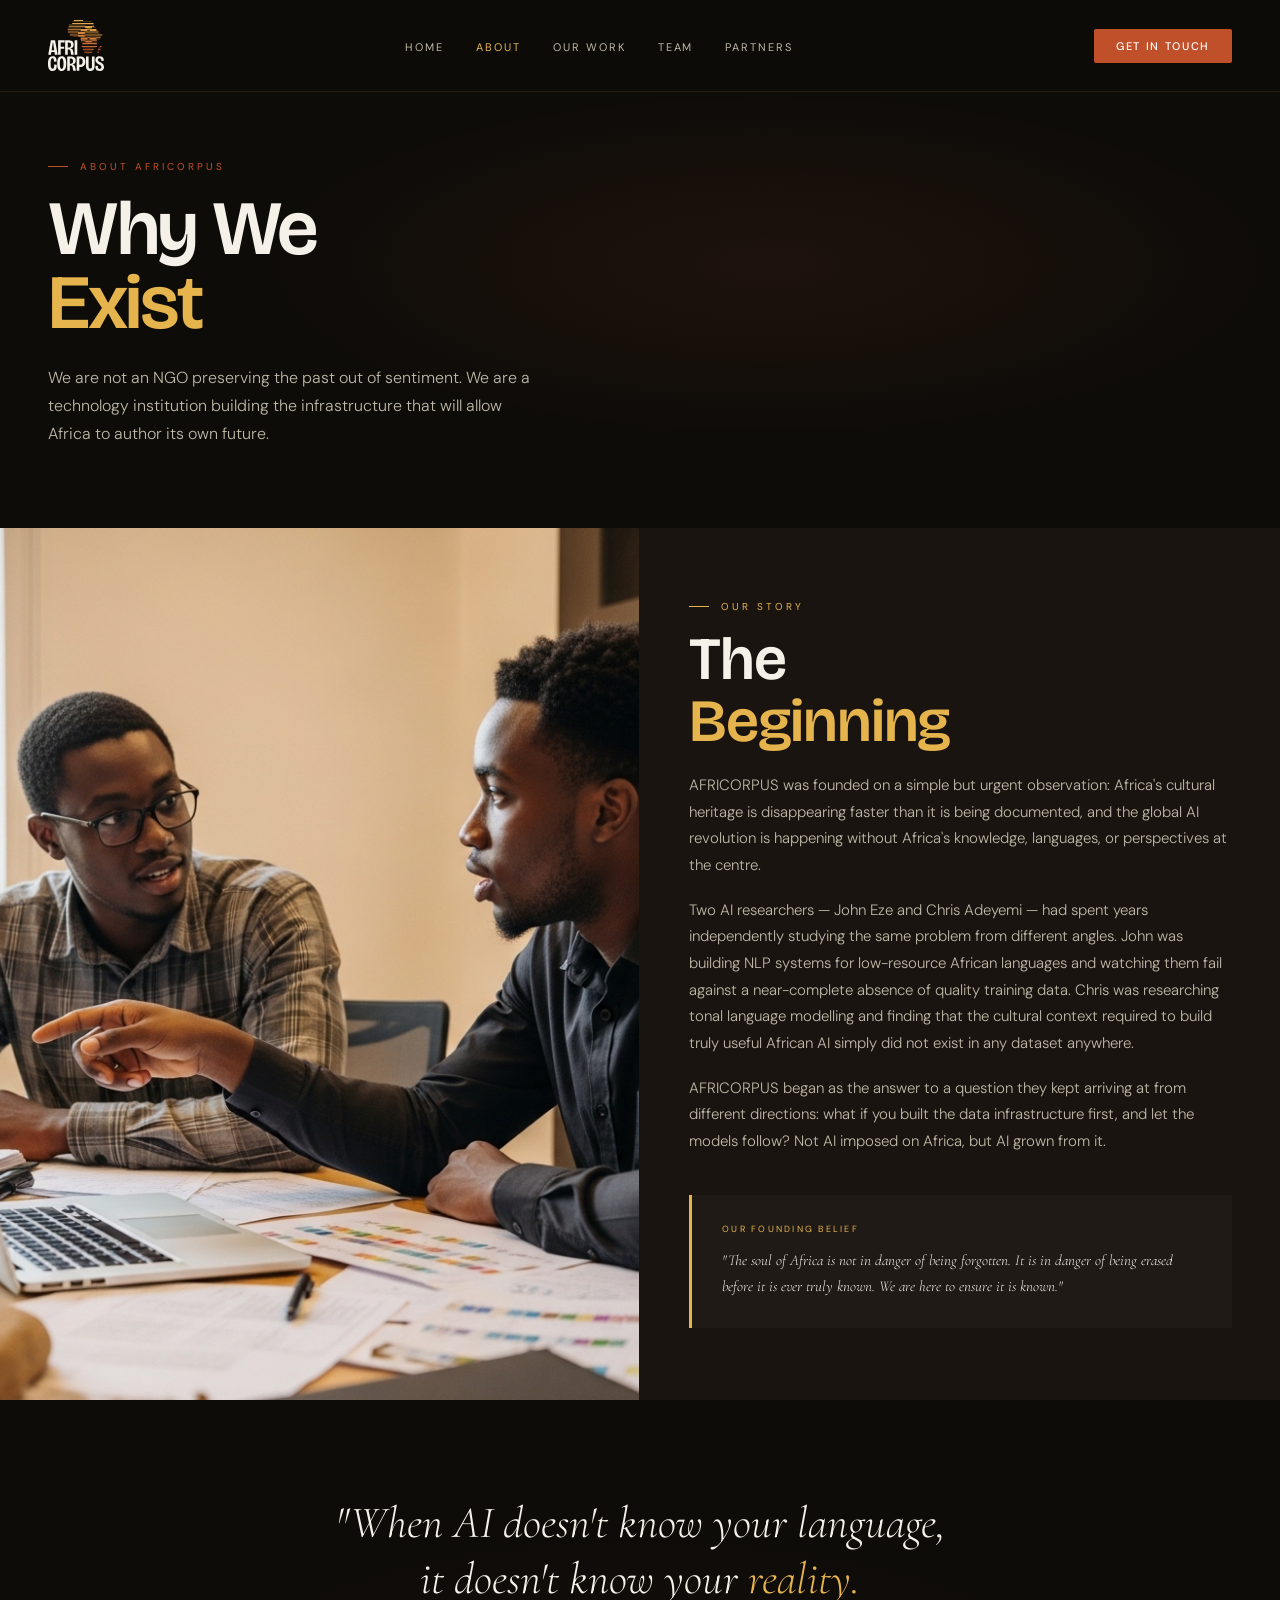
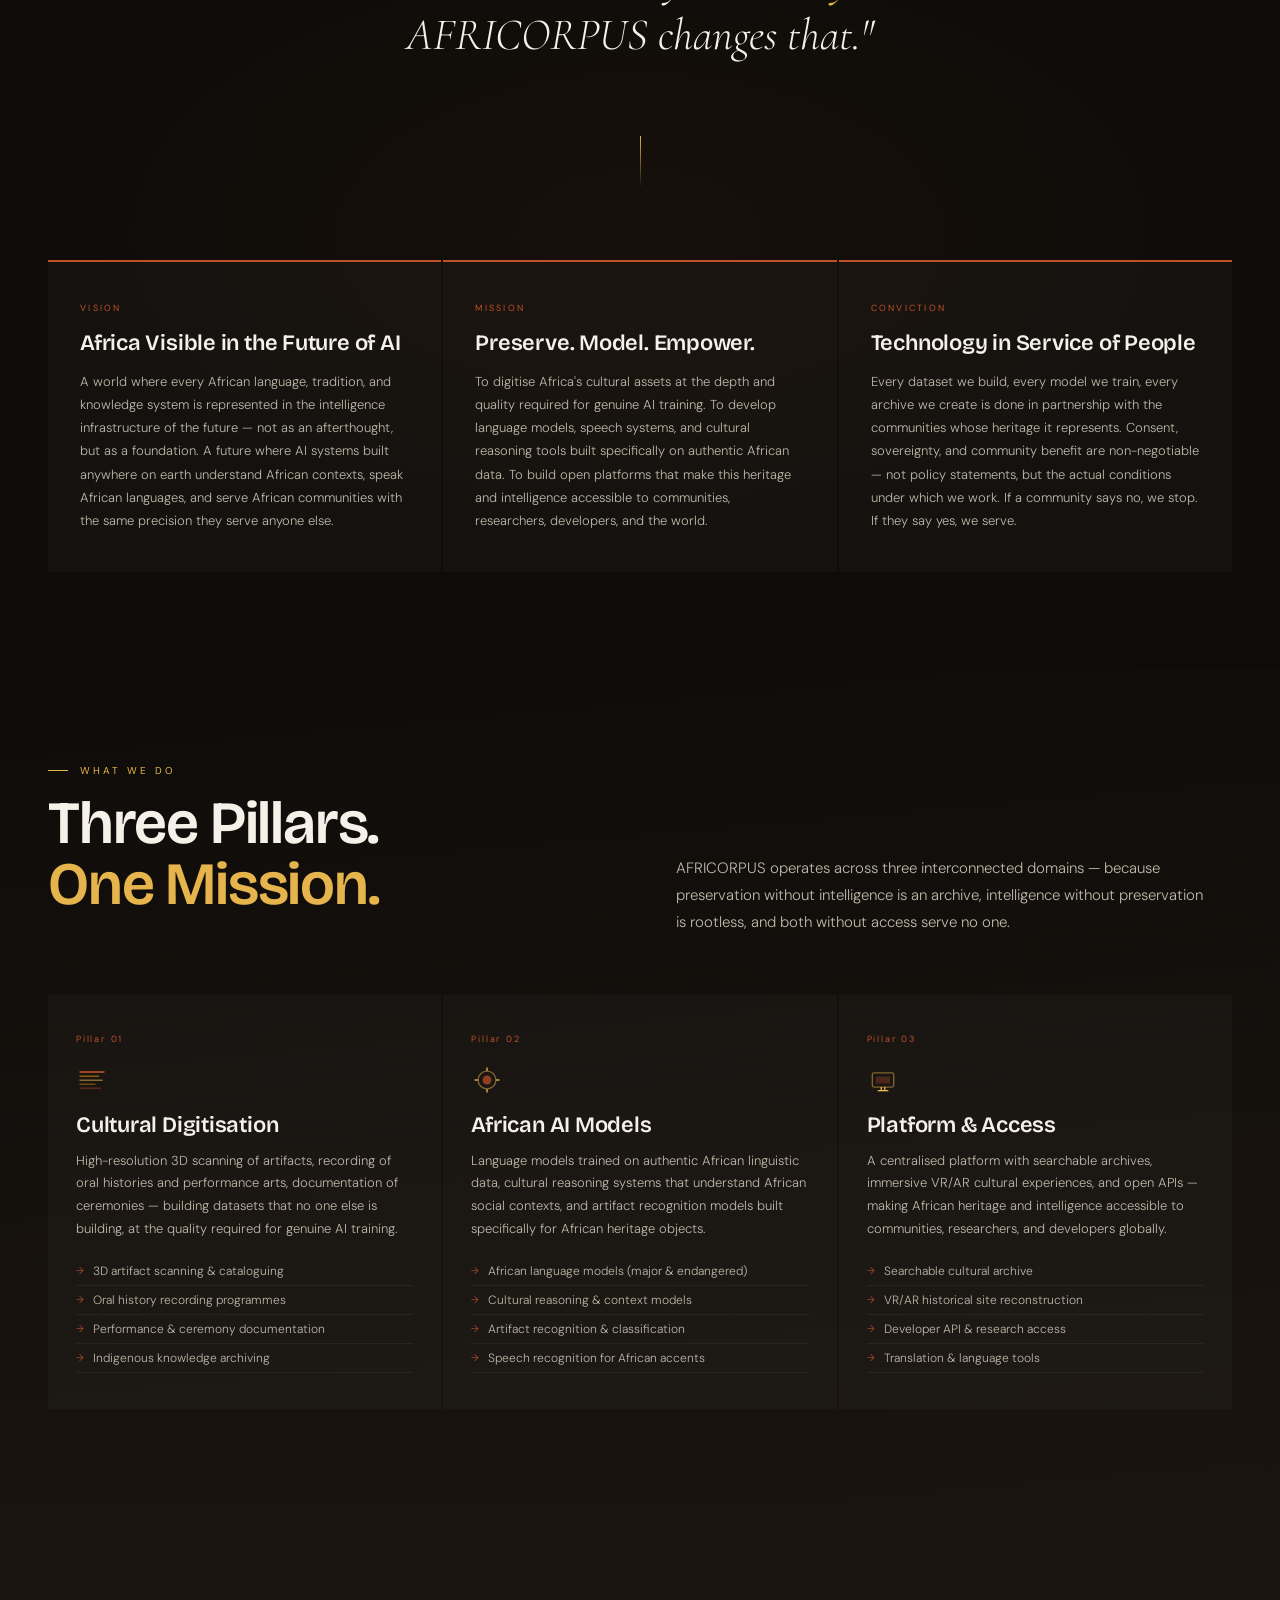
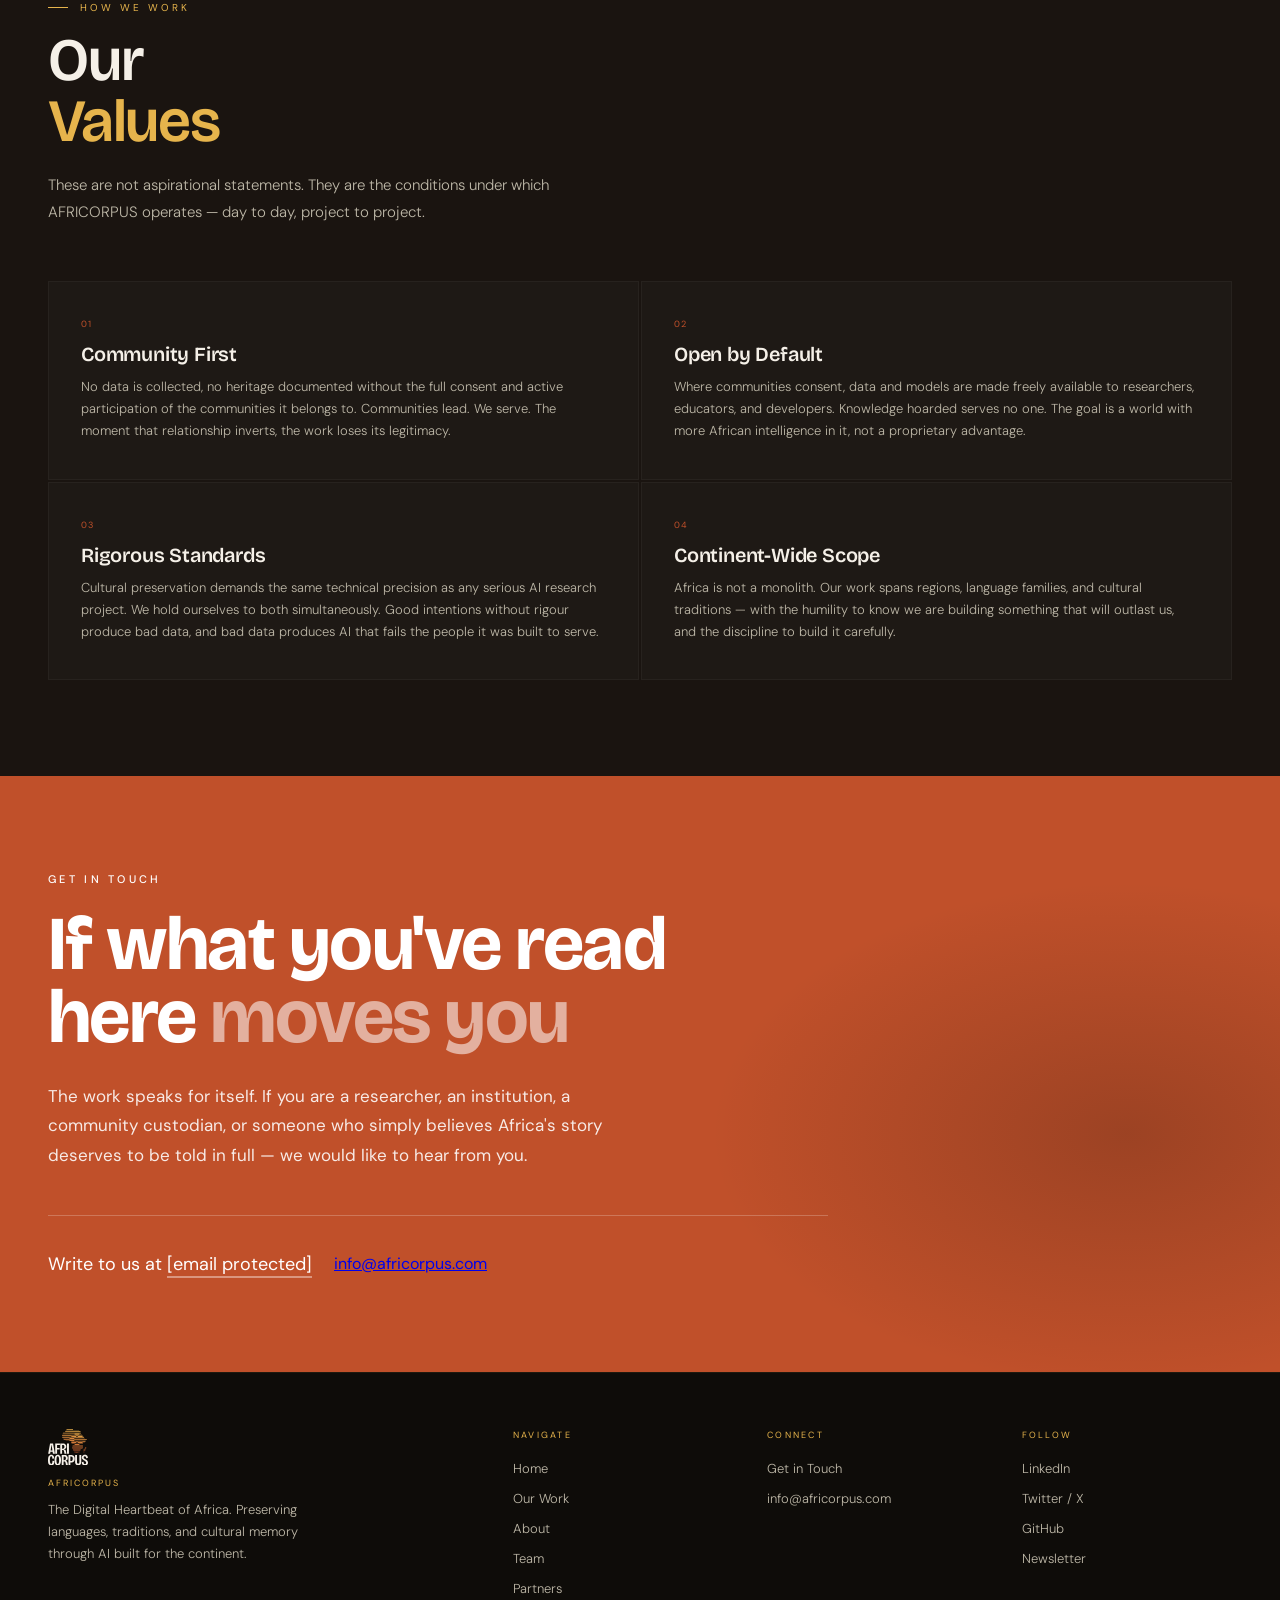
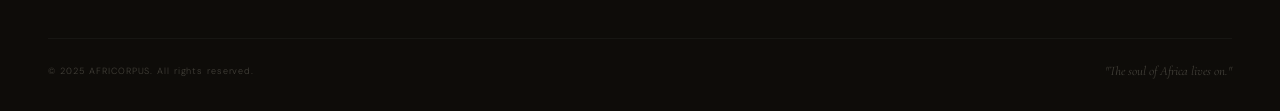
==== commit a653e051: "Update contact email in about.html" ====
--- a/about.html
+++ b/about.html
@@ -553,7 +553,7 @@
     <p class="involved-body fade-up">The work speaks for itself. If you are a researcher, an institution, a community custodian, or someone who simply believes Africa's story deserves to be told in full — we would like to hear from you.</p>
     <div class="involved-contact-row fade-up">
       <div class="involved-email">Write to us at <a href="/cdn-cgi/l/email-protection#3159545d5d5e7150574358525e434144421f5e4356"><span class="__cf_email__" data-cfemail="88e0ede4e4e7c8e9eefae1ebe7faf8fdfba6e7faef">[email&#160;protected]</span></a></div>
-      <a href="/cdn-cgi/l/email-protection#751d1019191a351413071c161a070500065b1a0712" class="btn-dark">Start a Conversation</a>
+      <a href="mailto:info@africorpus.com">info@africorpus.com</a>
     </div>
   </div>
 </section>
@@ -584,7 +584,7 @@
       <h4>Connect</h4>
       <ul>
         <li><a href="index.html#involved">Get in Touch</a></li>
-        <li><a href="/cdn-cgi/l/email-protection#80e8e5ececefc0e1e6f2e9e3eff2f0f5f3aeeff2e7"><span class="__cf_email__" data-cfemail="365e535a5a59765750445f55594446434518594451">[email&#160;protected]</span></a></li>
+        <li><a href="mailto:info@africorpus.com">info@africorpus.com</a></li>
       </ul>
     </div>
     <div class="footer-col">
@@ -648,4 +648,4 @@
 });
 </script>
 </body>
-</html>+</html>
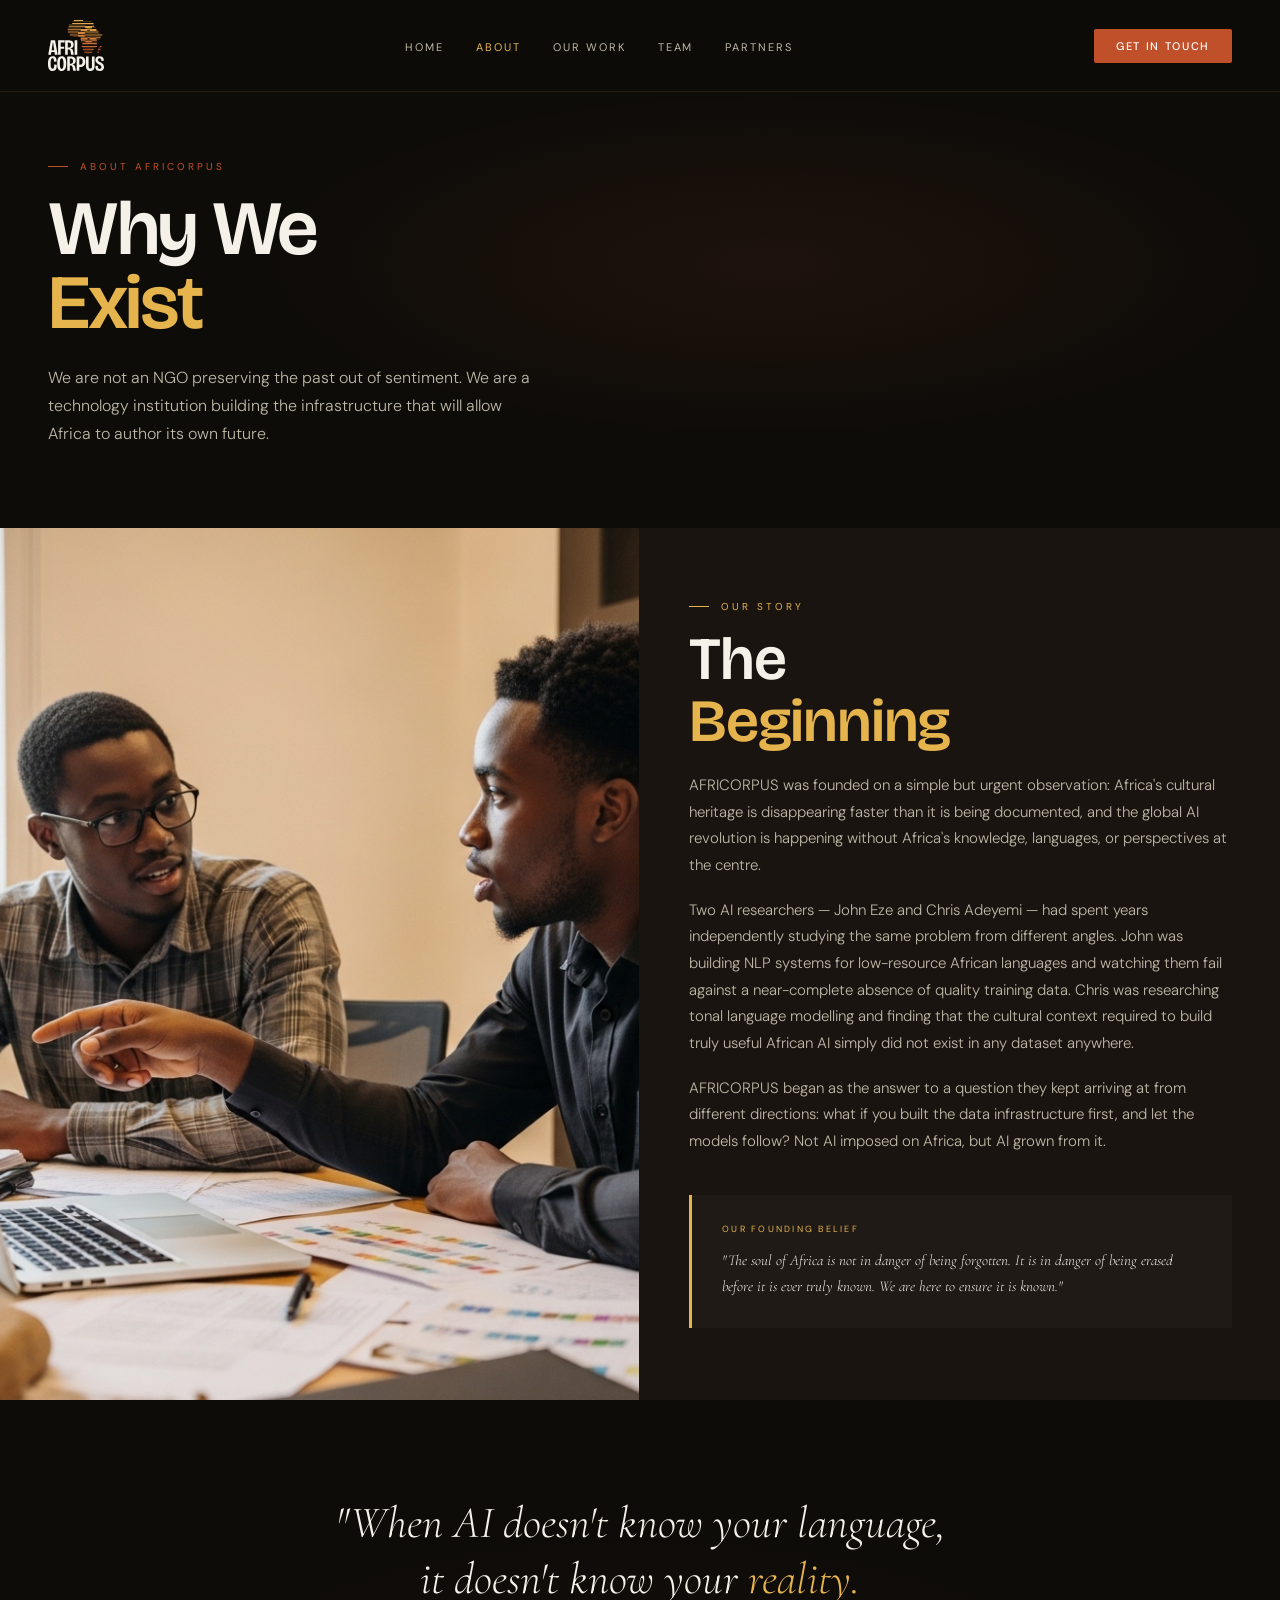
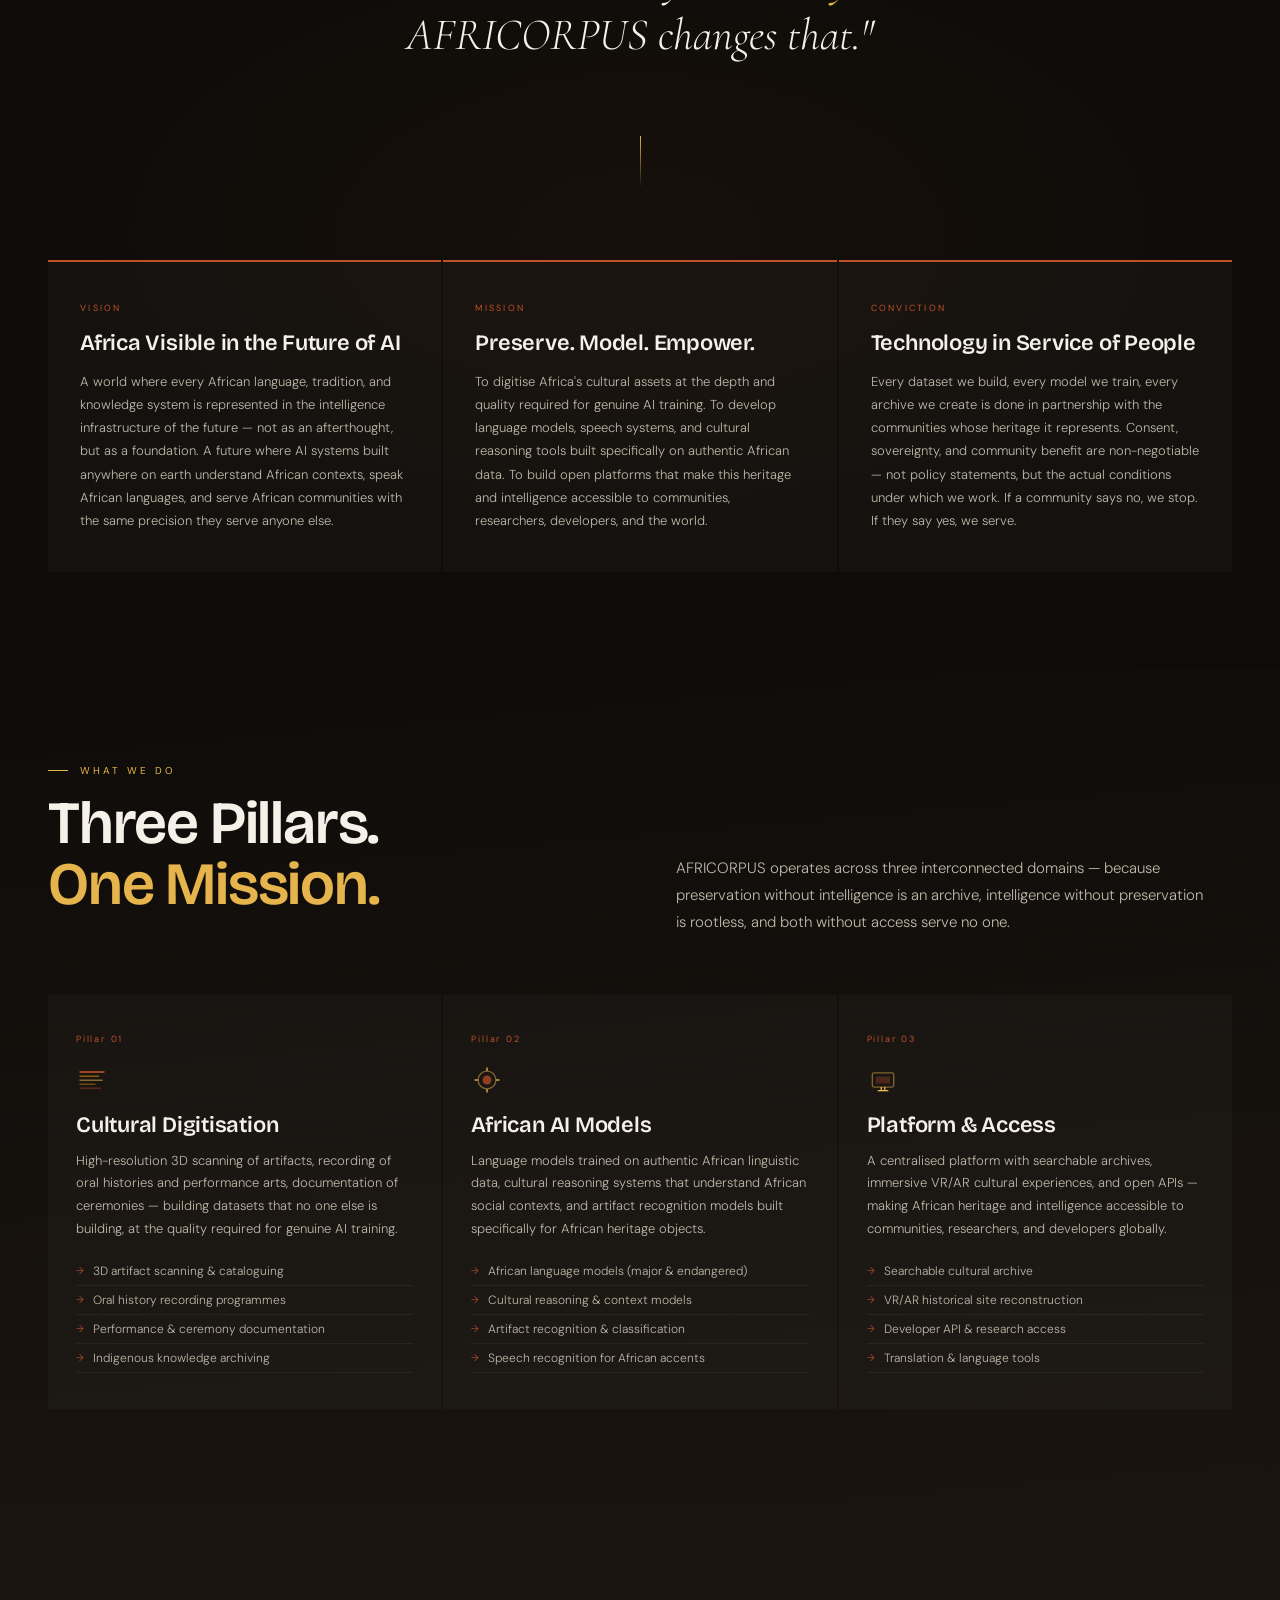
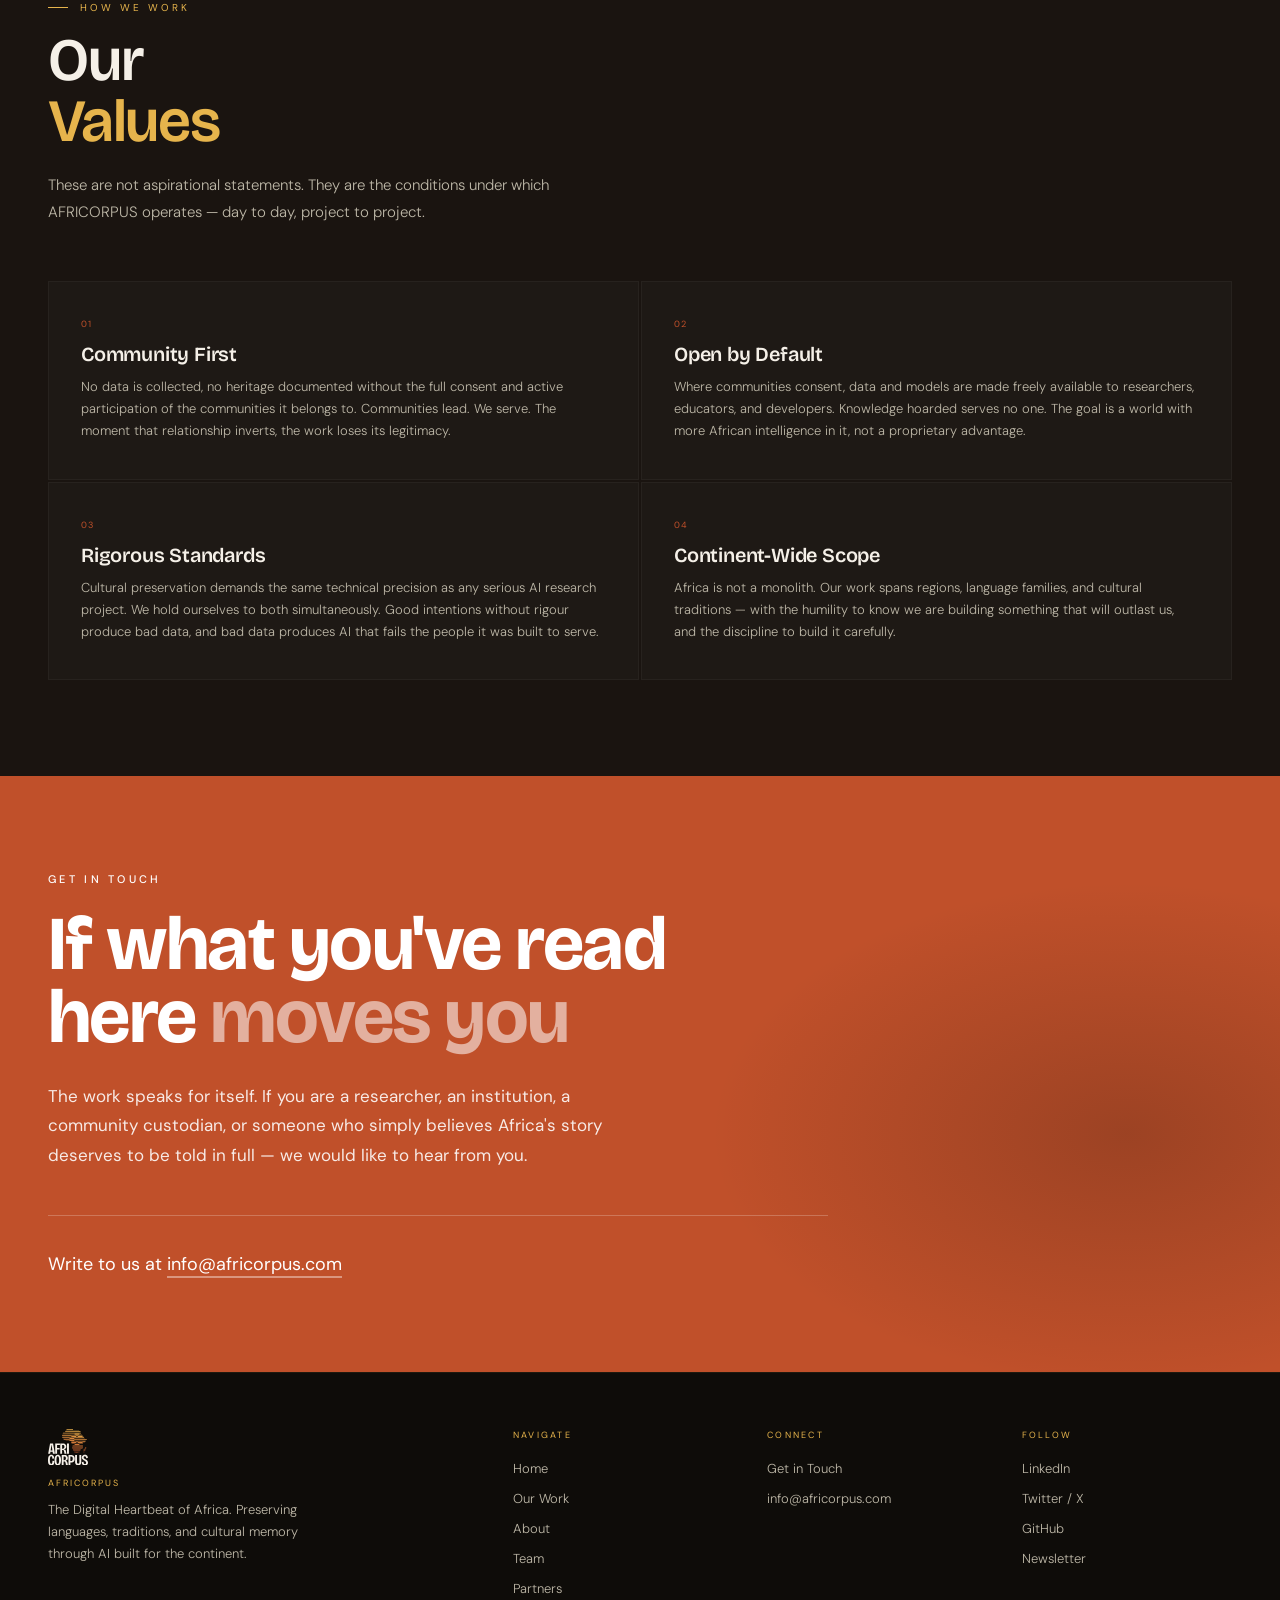
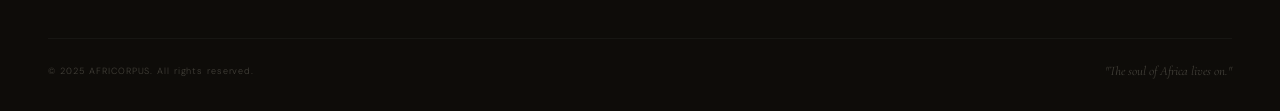
==== commit 4e3eb1dd: "Add files via upload" ====
--- a/about.html
+++ b/about.html
@@ -552,8 +552,7 @@
     <h2 class="involved-title fade-up">If what you've read<br>here <em>moves you</em></h2>
     <p class="involved-body fade-up">The work speaks for itself. If you are a researcher, an institution, a community custodian, or someone who simply believes Africa's story deserves to be told in full — we would like to hear from you.</p>
     <div class="involved-contact-row fade-up">
-      <div class="involved-email">Write to us at <a href="/cdn-cgi/l/email-protection#3159545d5d5e7150574358525e434144421f5e4356"><span class="__cf_email__" data-cfemail="88e0ede4e4e7c8e9eefae1ebe7faf8fdfba6e7faef">[email&#160;protected]</span></a></div>
-      <a href="mailto:info@africorpus.com">info@africorpus.com</a>
+      <div class="involved-email">Write to us at <a href="mailto:info@africorpus.com">info@africorpus.com</a></div>
     </div>
   </div>
 </section>
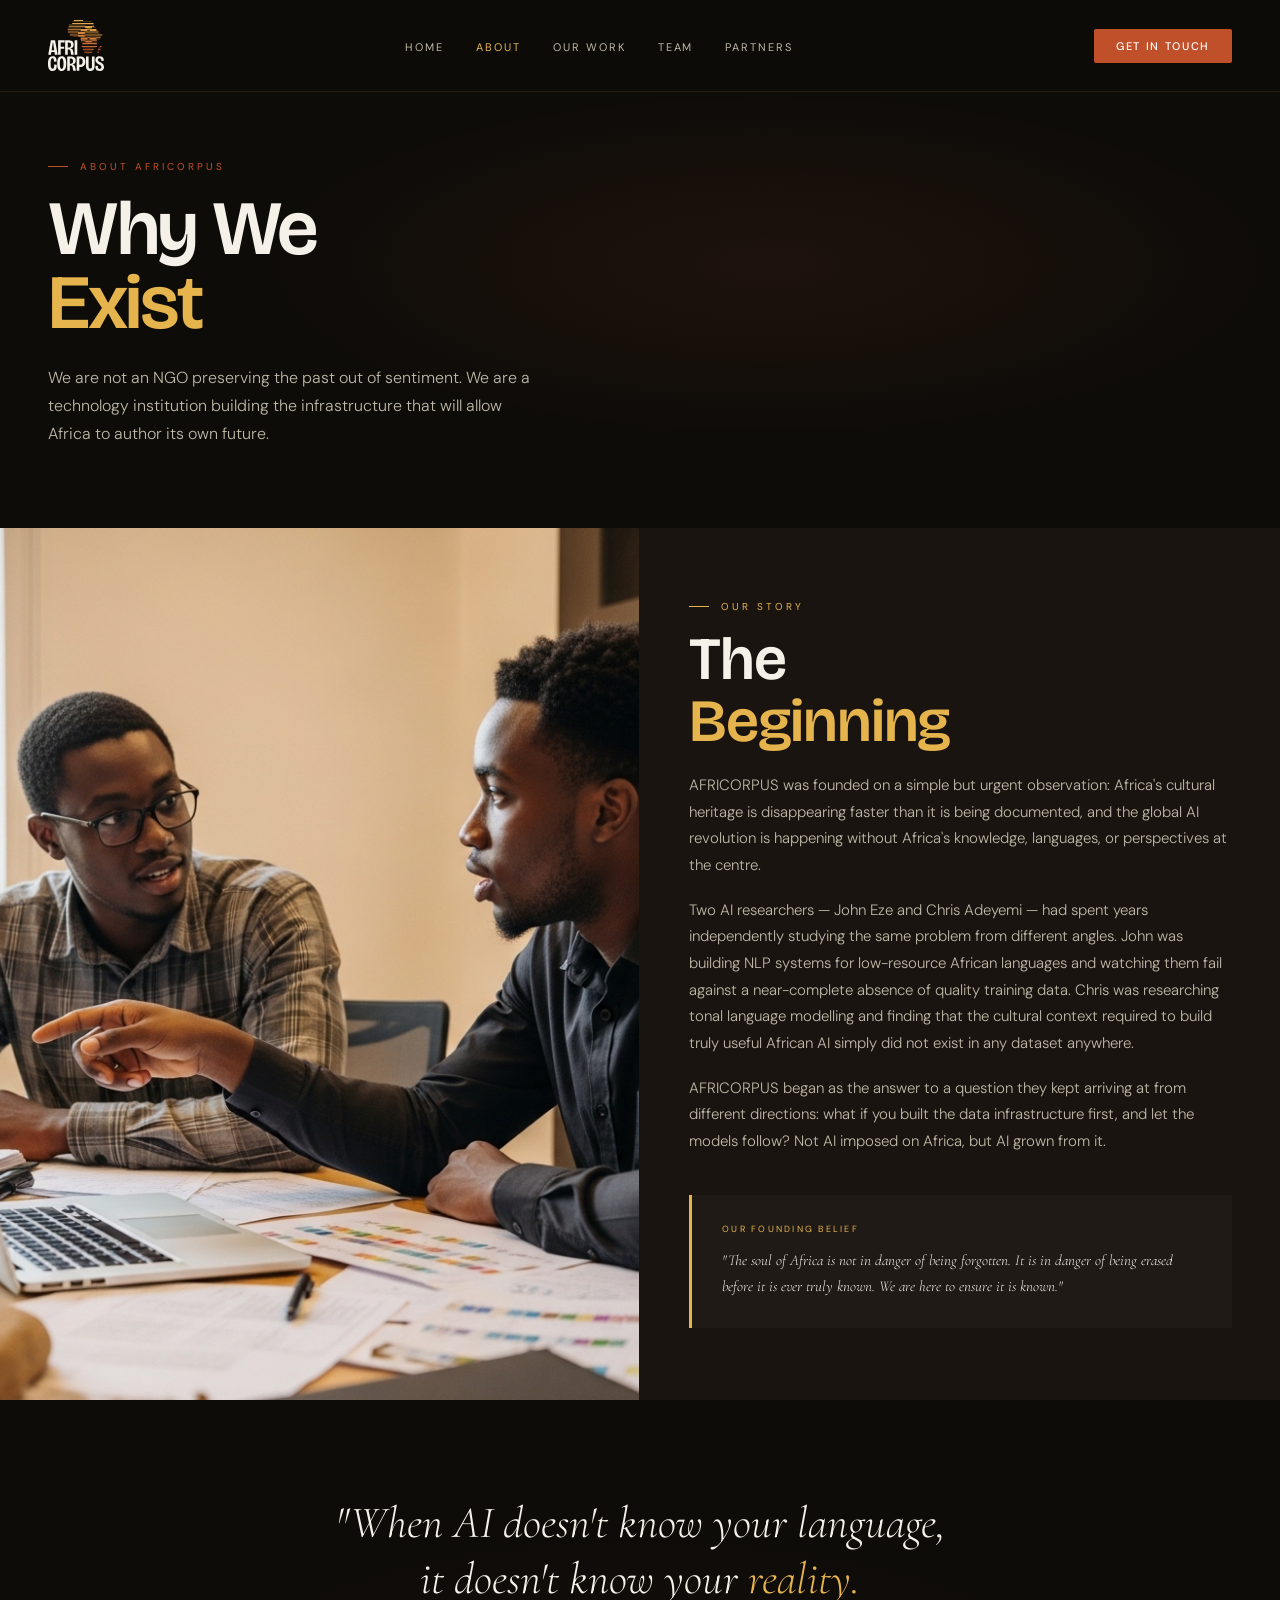
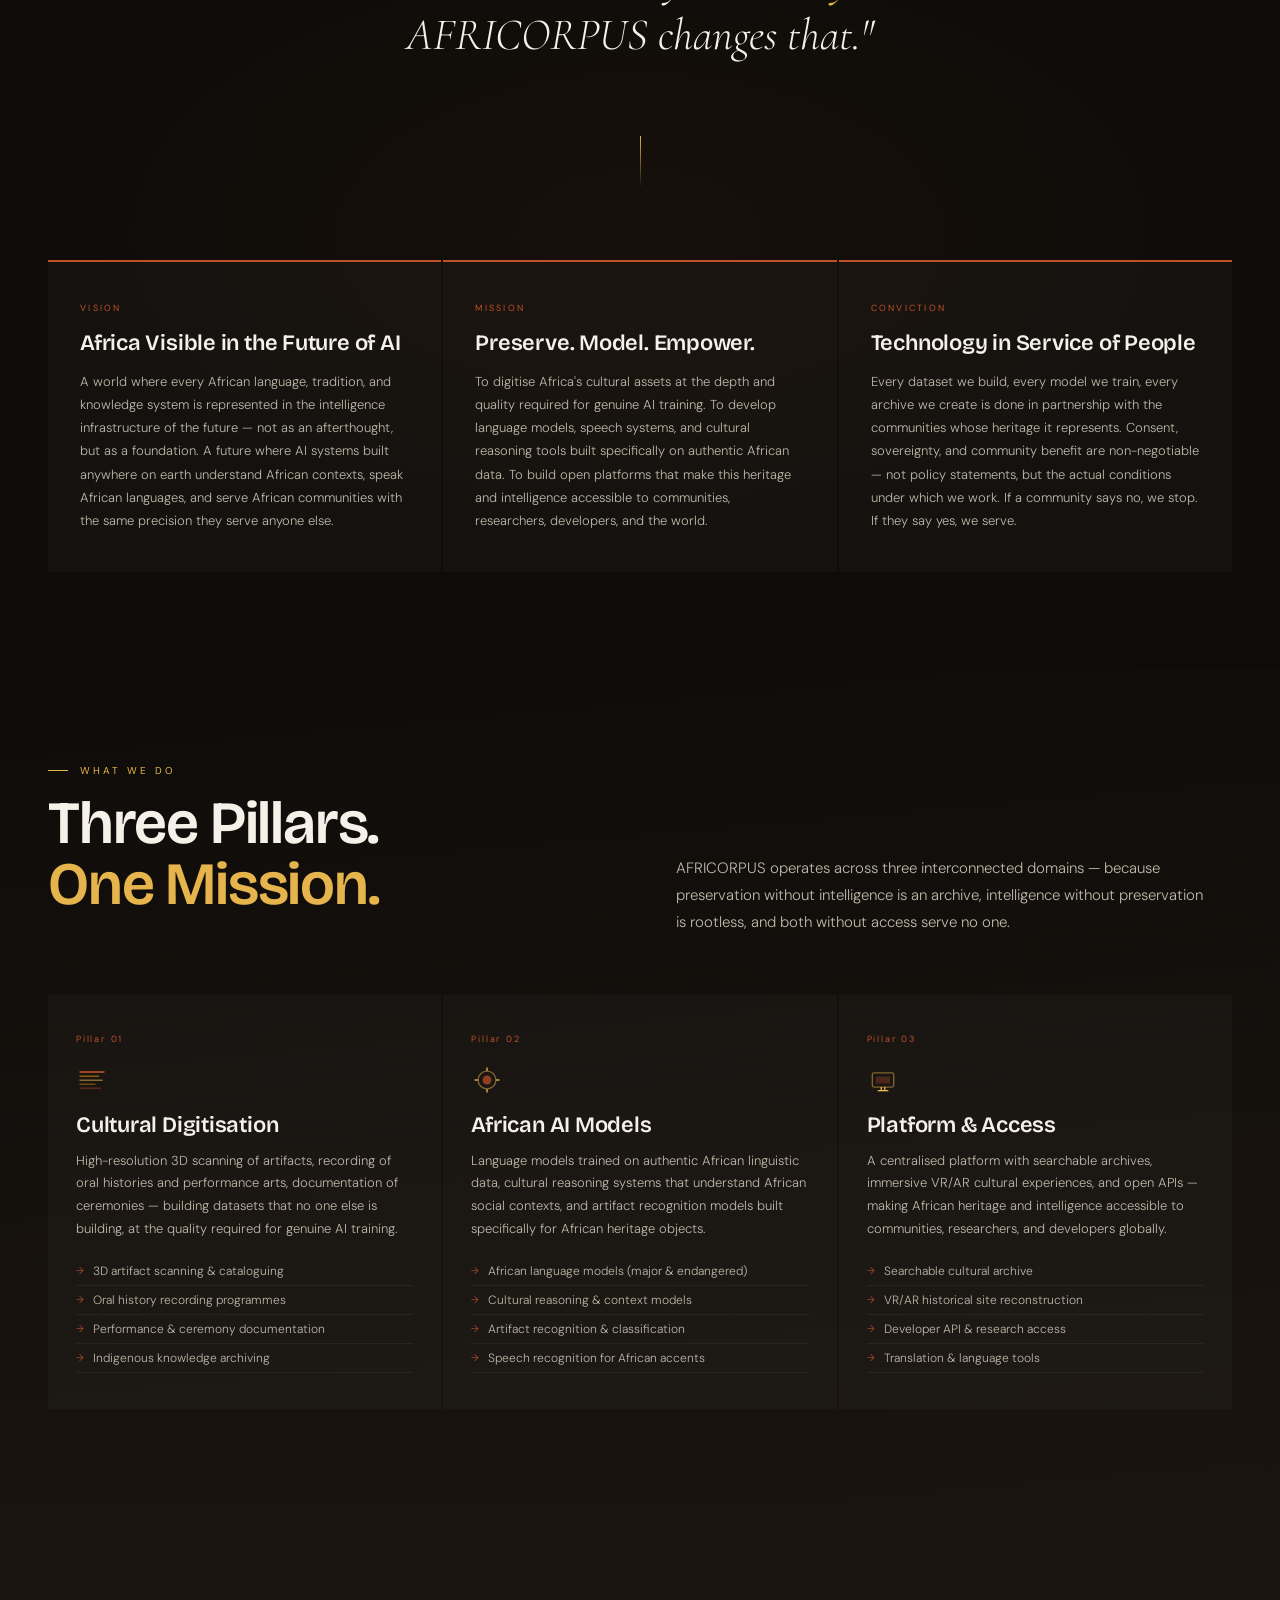
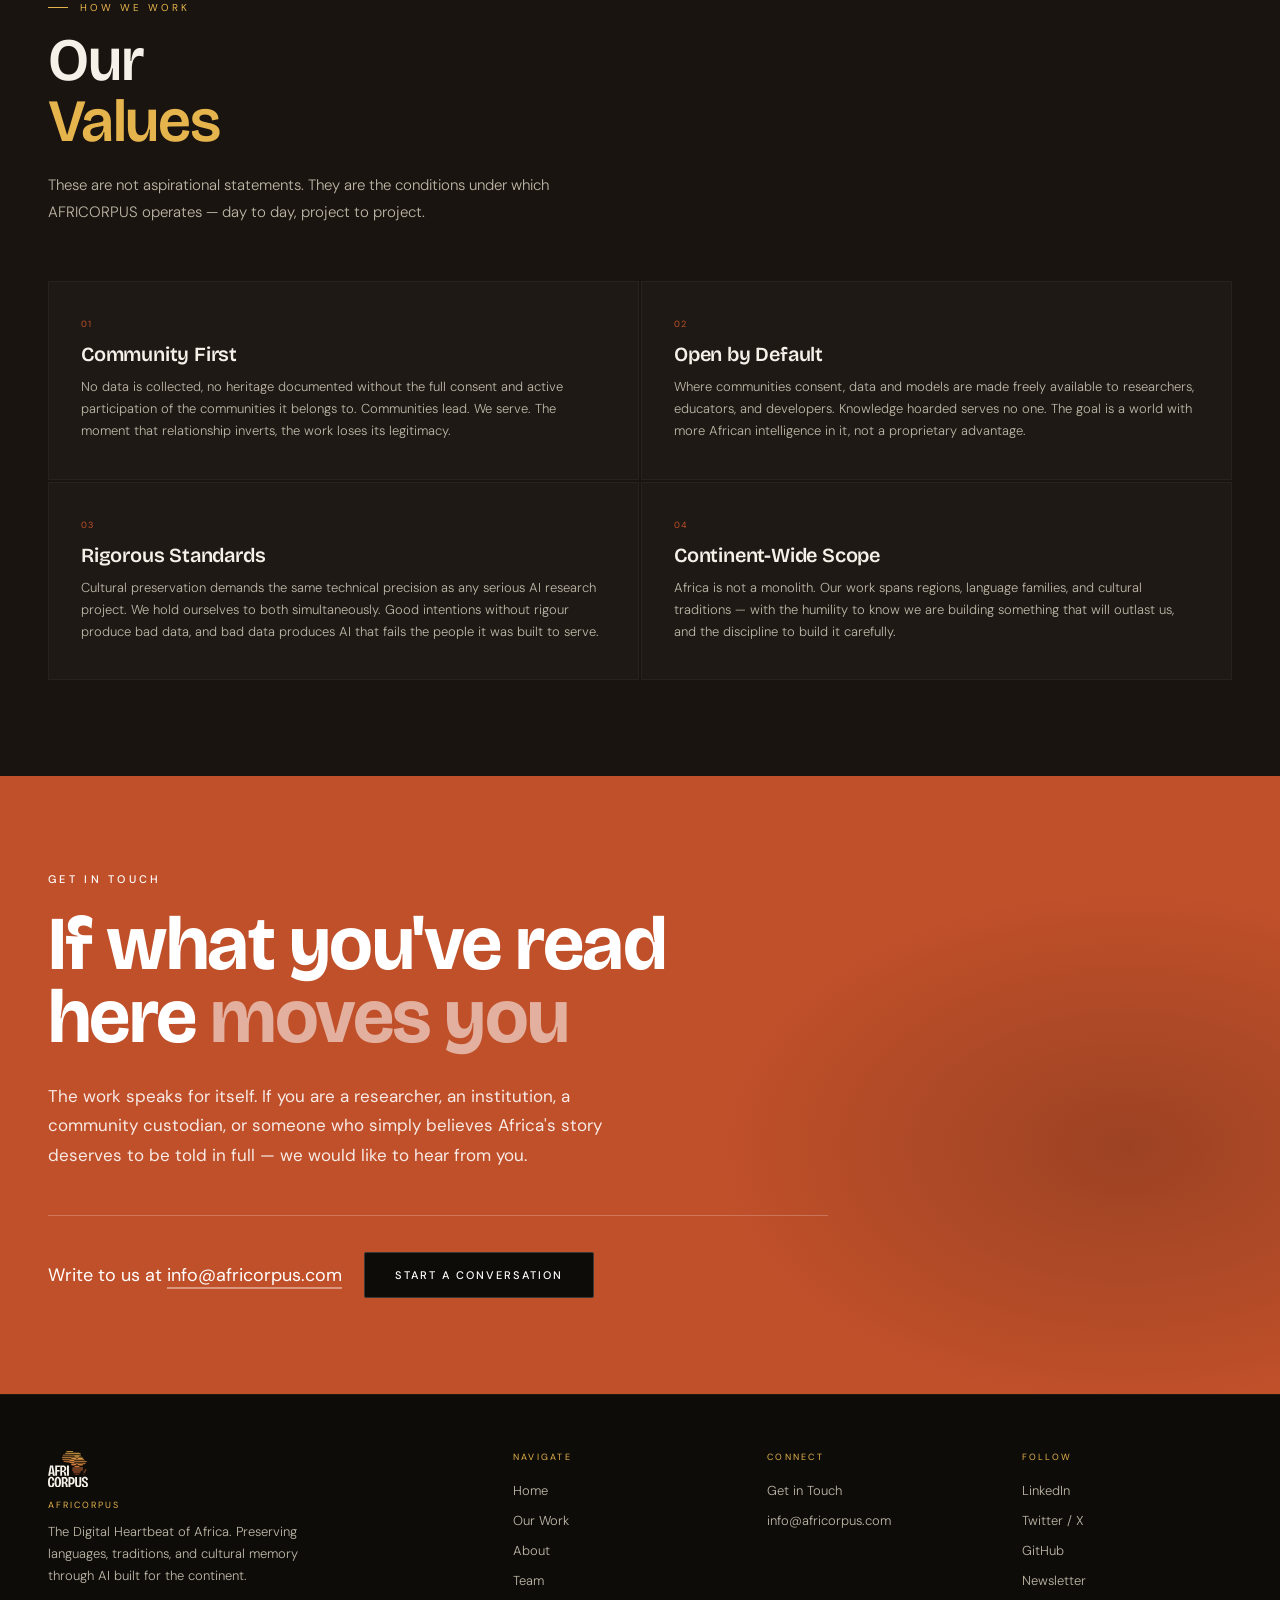
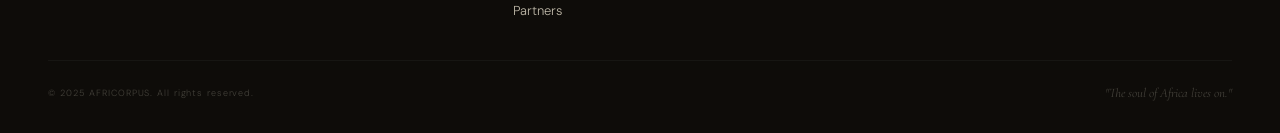
==== commit a827e4e6: "Add files via upload" ====
--- a/about.html
+++ b/about.html
@@ -553,6 +553,7 @@
     <p class="involved-body fade-up">The work speaks for itself. If you are a researcher, an institution, a community custodian, or someone who simply believes Africa's story deserves to be told in full — we would like to hear from you.</p>
     <div class="involved-contact-row fade-up">
       <div class="involved-email">Write to us at <a href="mailto:info@africorpus.com">info@africorpus.com</a></div>
+      <a href="mailto:info@africorpus.com" class="btn-dark">Start a Conversation</a>
     </div>
   </div>
 </section>
